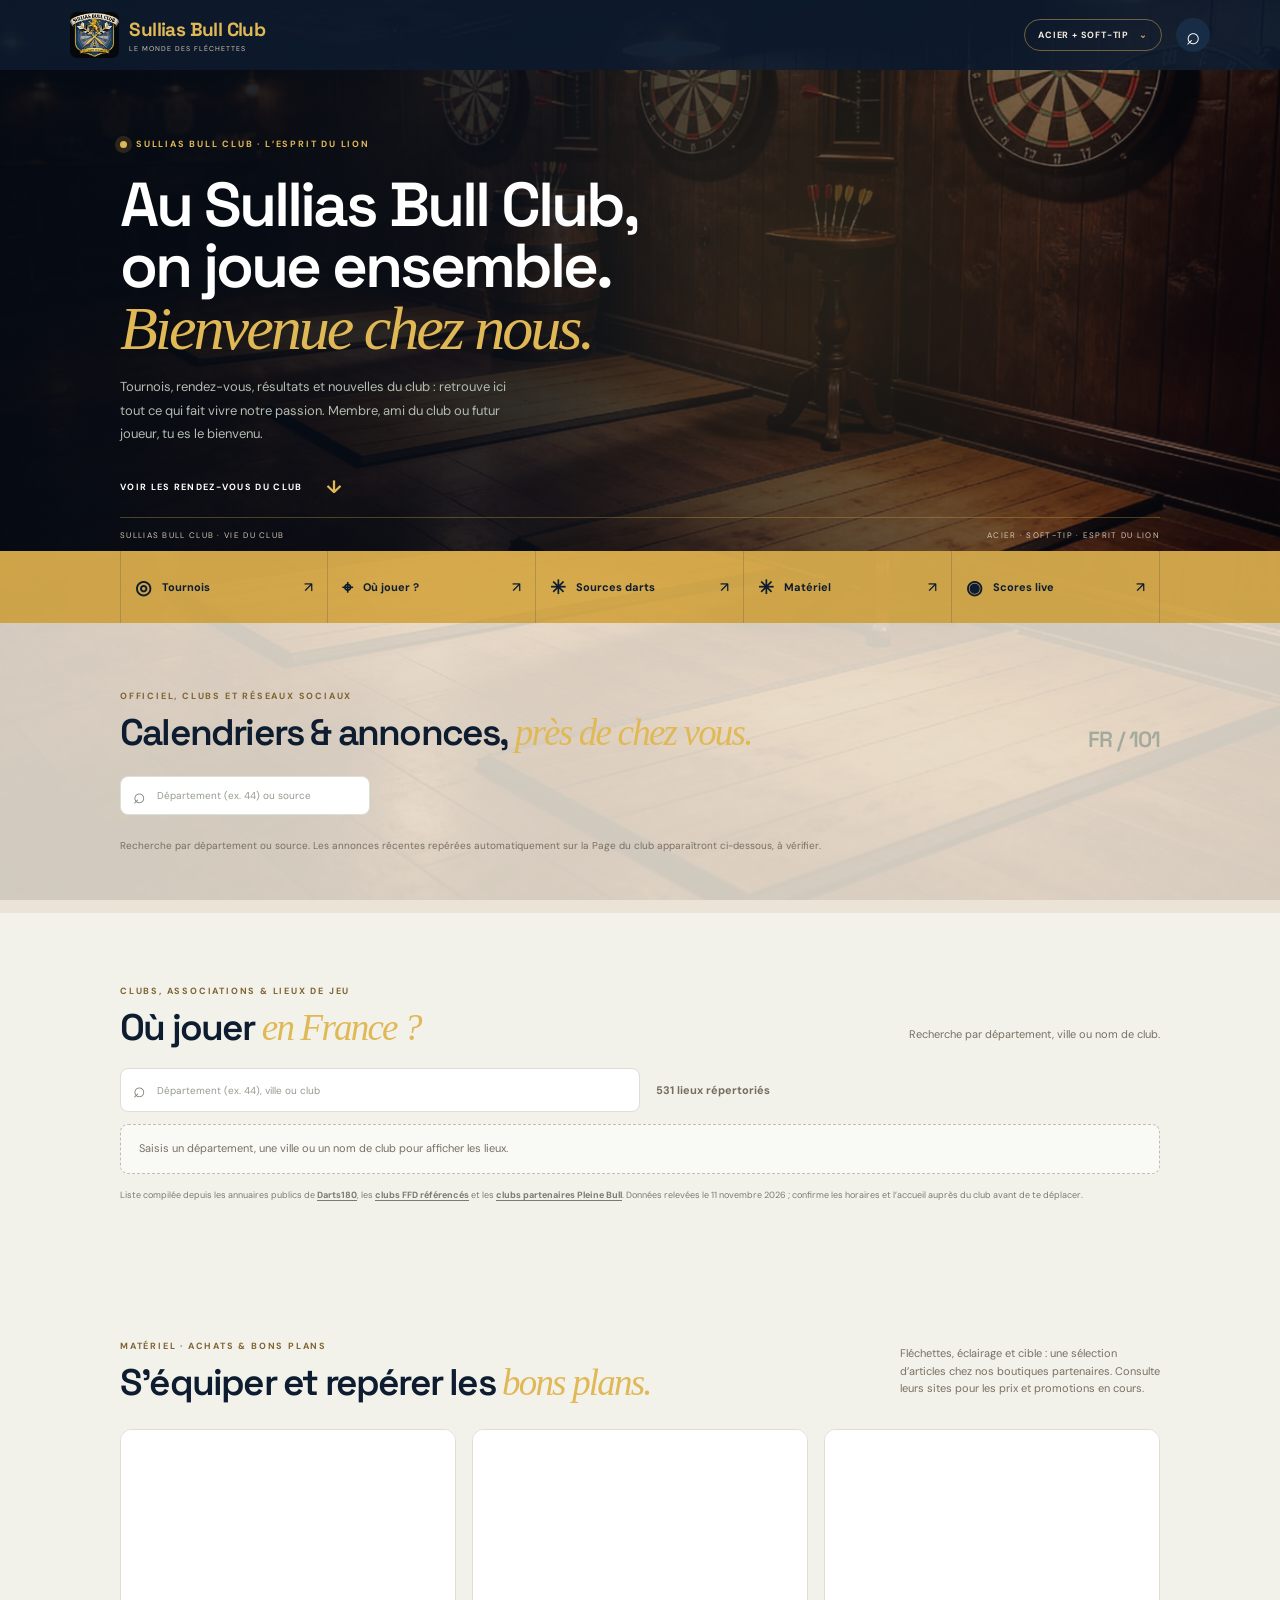
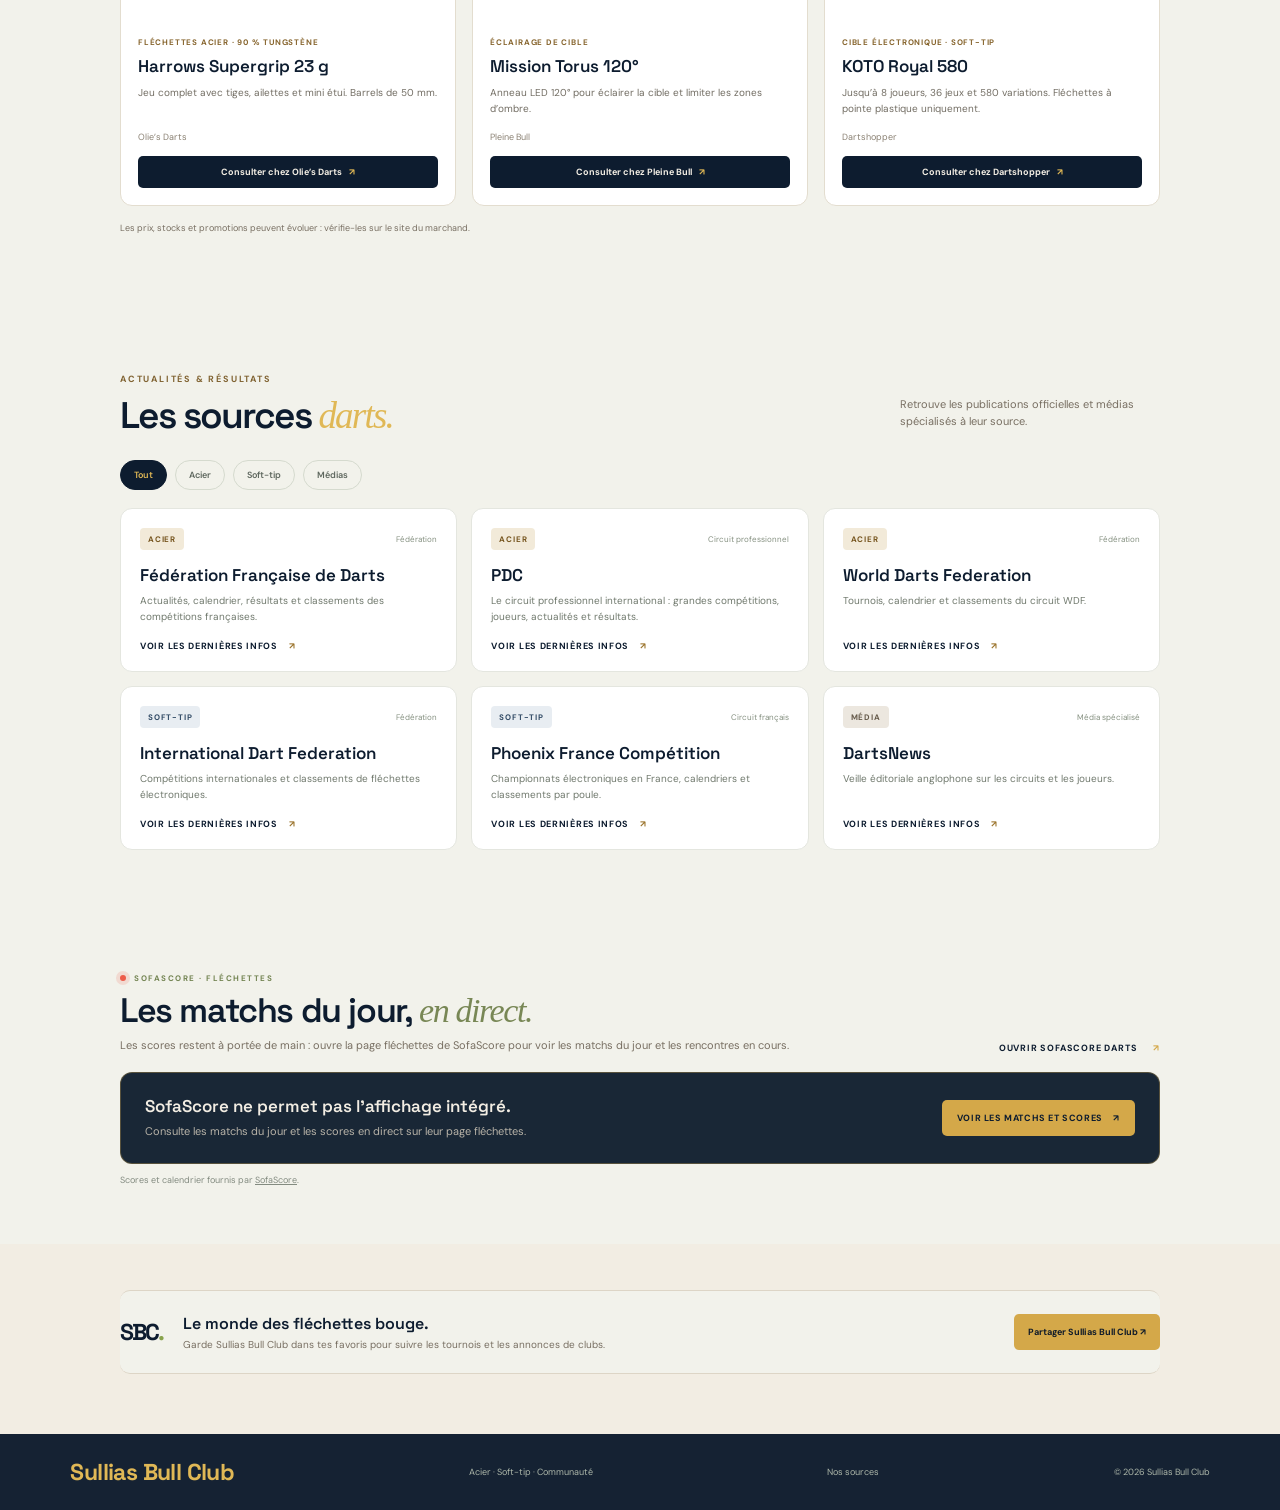
==== site/index.html @ 606e0a0b "Afficher les publications Facebook à vérifier Updated event hints and footnotes for clarity regardin" ====
<!doctype html>
<html lang="fr">
<head>
  <meta charset="utf-8">
  <meta name="viewport" content="width=device-width, initial-scale=1, viewport-fit=cover">
  <meta name="theme-color" content="#0d1c2f">
  <meta name="description" content="Tournois, clubs, lieux de jeu, actualités et matériel de fléchettes acier et soft-tip avec Sullias Bull Club.">
  <link rel="manifest" href="./manifest.webmanifest">
  <link rel="icon" href="./assets/sbc-app-192.png" type="image/png">
  <link rel="apple-touch-icon" href="./assets/sbc-app-192.png">
  <link rel="stylesheet" href="./styles.css">
  <title>Sullias Bull Club — Le monde des fléchettes</title>
</head>
<body>
  <header class="topbar">
    <a class="brand" href="#accueil" aria-label="Sullias Bull Club, accueil"><img class="club-logo" src="./assets/sbc-logo.png" alt=""><span class="brand-copy"><span class="brand-mark">Sullias Bull Club</span><span class="brand-sub">LE MONDE DES FLÉCHETTES</span></span></a>
    <div class="top-right"><button class="mode-chip" id="discipline-toggle" aria-label="Filtrer par discipline">ACIER + SOFT-TIP <span>⌄</span></button><button id="install-button" class="install-button" hidden>Installer Sullias Bull Club</button><button id="search-button" class="search-button" aria-label="Rechercher">⌕</button></div>
  </header>

  <main id="accueil">
    <section class="hero">
      <div class="hero-glow"></div><div class="hero-copy">
        <div class="eyebrow"><span class="pulse"></span> SULLIAS BULL CLUB · L’ESPRIT DU LION</div>
        <h1>Au Sullias Bull Club,<br>on joue ensemble.<br><em>Bienvenue chez nous.</em></h1>
        <p>Tournois, rendez-vous, résultats et nouvelles du club : retrouve ici tout ce qui fait vivre notre passion. Membre, ami du club ou futur joueur, tu es le bienvenu.</p>
        <a class="hero-cta" href="#tournois">Voir les rendez-vous du club <span>↓</span></a>
      </div>
      <div class="hero-foot"><span>SULLIAS BULL CLUB · VIE DU CLUB</span><span>ACIER · SOFT-TIP · ESPRIT DU LION</span></div>
    </section>

    <section class="quick-nav" aria-label="Rubriques SBC">
      <a href="#tournois"><span class="quick-icon">◎</span><span>Tournois</span><b>↗</b></a>
      <a href="#jouer"><span class="quick-icon">⌖</span><span>Où jouer ?</span><b>↗</b></a>
      <a href="#actus"><span class="quick-icon">✳</span><span>Sources darts</span><b>↗</b></a>
      <a href="#materiel"><span class="quick-icon">✳</span><span>Matériel</span><b>↗</b></a>
      <a href="#live"><span class="quick-icon">◉</span><span>Scores live</span><b>↗</b></a>
    </section>

    <section class="event-section" id="tournois">
      <div class="section-top"><div><span class="section-kicker">OFFICIEL, CLUBS ET RÉSEAUX SOCIAUX</span><h2>Calendriers & annonces, <em>près de chez vous.</em></h2></div><span class="big-dept">FR / 101</span></div>
      <div class="event-tools"><label class="search-field"><span>⌕</span><input id="department-search" inputmode="search" placeholder="Département (ex. 44) ou source" aria-label="Filtrer les calendriers et sources de tournois par département"></label><div class="filter-row compact" id="event-filters"><button class="pill active" data-event-filter="Tous">Tous</button><button class="pill" data-event-filter="Fédéral / circuit">Fédéral / circuit</button><button class="pill" data-event-filter="Club / loisir">Club / loisir</button></div></div>
      <p class="event-hint" id="event-hint">Recherche par département ou source. Les annonces récentes repérées automatiquement sur la Page du club apparaîtront ci-dessous, à vérifier.</p><div id="event-grid" class="event-grid" hidden></div><div id="facebook-candidates" class="event-candidate-section" hidden><div class="section-top"><div><span class="section-kicker">VEILLE FACEBOOK · À VÉRIFIER</span><h3>Annonces repérées sur la Page du club</h3></div></div><div id="facebook-post-grid" class="event-grid"></div></div>
      <div class="event-submit"><div><span class="section-kicker">UNE ANNONCE À PARTAGER ?</span><h3>Tu as vu un tournoi sur Facebook ?</h3><p>Envoie le lien public. L’annonce sera vérifiée avant ajout. Le formulaire GitHub demande un compte pour envoyer la proposition.</p></div><a href="https://github.com/Barbutix/SBC/issues/new?template=01-proposer-un-tournoi.yml" target="_blank" rel="noopener">Proposer un tournoi <span>↗</span></a></div>
      <p class="event-footnote"><span>ⓘ</span> Une publication repérée est une piste, pas un tournoi confirmé. Vérifie les détails auprès de l’organisateur.</p>
    </section>

    <section class="section club-section" id="jouer">
      <div class="section-top"><div><span class="section-kicker">CLUBS, ASSOCIATIONS & LIEUX DE JEU</span><h2>Où jouer <em>en France ?</em></h2></div><p class="section-note">Recherche par département, ville ou nom de club.</p></div>
      <div class="club-search-tools"><label class="search-field"><span>⌕</span><input id="club-search" type="search" inputmode="search" placeholder="Département (ex. 44), ville ou club" aria-label="Rechercher un club par département, ville ou nom"></label><span class="club-count" id="club-count" aria-live="polite">Chargement des lieux…</span></div>
      <p class="club-search-hint" id="club-hint">Saisis un département, une ville ou un nom de club pour afficher les lieux.</p>
      <div class="club-list" id="club-list" aria-live="polite" hidden></div>
      <button class="club-more" id="club-more" type="button" hidden>Afficher plus de lieux</button>
      <p class="club-note">Liste compilée depuis les annuaires publics de <a href="https://darts180.fr/pages/trouver-un-club-de-flechettes-en-france" target="_blank" rel="noopener">Darts180</a>, les <a href="https://www.google.com/maps/d/u/0/embed?mid=1Reigr1WjJE1hiUwXoMZQ1BGS9-6HF0Y&amp;ehbc=2E312F&amp;noprof=1&amp;ll=47.20706318987194%2C3.1511541456113346&amp;z=7" target="_blank" rel="noopener">clubs FFD référencés</a> et les <a href="https://pleinebull.fr/pages/clubs-partenaires" target="_blank" rel="noopener">clubs partenaires Pleine Bull</a>. Données relevées le 11 novembre 2026 ; confirme les horaires et l’accueil auprès du club avant de te déplacer.</p>
    </section>

    <section class="section product-section" id="materiel">
      <div class="section-top"><div><span class="section-kicker">MATÉRIEL · ACHATS & BONS PLANS</span><h2>S’équiper et repérer les <em>bons plans.</em></h2></div><p class="section-note">Fléchettes, éclairage et cible : une sélection d’articles chez nos boutiques partenaires. Consulte leurs sites pour les prix et promotions en cours.</p></div>
      <div class="product-grid" id="product-grid"></div>
      <p class="product-note">Les prix, stocks et promotions peuvent évoluer : vérifie-les sur le site du marchand.</p>
    </section>

    <section class="section" id="actus">
      <div class="section-top"><div><span class="section-kicker">ACTUALITÉS & RÉSULTATS</span><h2>Les sources <em>darts.</em></h2></div><p class="section-note">Retrouve les publications officielles et médias spécialisés à leur source.</p></div>
      <div class="filter-row" id="news-filters"><button class="pill active" data-filter="Tout">Tout</button><button class="pill" data-filter="Acier">Acier</button><button class="pill" data-filter="Soft-tip">Soft-tip</button><button class="pill" data-filter="Média">Médias</button></div>
      <div class="cards-grid" id="news-grid"></div>
    </section>

    <section class="section live-section" id="live">
      <div class="live-heading">
        <div>
          <div class="live-signal"><i></i> SOFASCORE · FLÉCHETTES</div>
          <h2>Les matchs du jour, <em>en direct.</em></h2>
          <p>Les scores restent à portée de main : ouvre la page fléchettes de SofaScore pour voir les matchs du jour et les rencontres en cours.</p>
        </div>
        <a class="light-link" href="https://www.sofascore.com/darts" target="_blank" rel="noopener noreferrer">Ouvrir SofaScore Darts <span>↗</span></a>
      </div>
      <div class="sofascore-unavailable">
        <div><strong>SofaScore ne permet pas l’affichage intégré.</strong><p>Consulte les matchs du jour et les scores en direct sur leur page fléchettes.</p></div>
        <a href="https://www.sofascore.com/darts" target="_blank" rel="noopener noreferrer">Voir les matchs et scores <span>↗</span></a>
      </div>
      <p class="sofascore-note">Scores et calendrier fournis par <a href="https://www.sofascore.com/darts" target="_blank" rel="noopener noreferrer">SofaScore</a>.</p>
    </section>

    <section class="subscribe-strip"><span class="subscribe-mark">SBC<span>.</span></span><div><h2>Le monde des fléchettes bouge.</h2><p>Garde Sullias Bull Club dans tes favoris pour suivre les tournois et les annonces de clubs.</p></div><button id="share-button">Partager Sullias Bull Club ↗</button></section>
  </main>

  <nav class="bottom-nav" aria-label="Navigation mobile"><a class="selected" href="#tournois"><span>◎</span>Tournois</a><a href="#jouer"><span>⌖</span>Où jouer</a><a href="#materiel"><span>✳</span>Matériel</a><a href="#actus"><span>✳</span>Sources</a><a href="#live"><span>◉</span>Live</a></nav>
  <footer><a class="brand" href="#accueil"><span class="brand-mark">Sullias Bull Club</span></a><span>Acier · Soft-tip · Communauté</span><a href="./sources.html">Nos sources</a><span>© 2026 Sullias Bull Club</span></footer>
  <dialog id="discipline-dialog"><form method="dialog"><button class="close-dialog" aria-label="Fermer">×</button><span class="section-kicker">CHOISIR LES DISCIPLINES</span><h2>Tout le darts,<br><em>à ta façon.</em></h2><div class="discipline-options"><label><input type="checkbox" checked value="Acier"> Acier <small>Pointe acier · sisal</small></label><label><input type="checkbox" checked value="Soft-tip"> Soft-tip <small>Pointe plastique · cible électronique</small></label></div><button class="primary-button" id="save-disciplines">Voir ma sélection</button></form></dialog>
  <dialog id="search-dialog"><form method="dialog"><button class="close-dialog" aria-label="Fermer">×</button><span class="section-kicker">RECHERCHER DANS SBC</span><input id="global-search" class="dialog-search" placeholder="Tournoi, club, département…"><button class="primary-button" id="run-search">Rechercher</button></form></dialog>
  <div id="toast" role="status" aria-live="polite"></div>
  <script src="./app.js"></script>
</body>
</html>
---- site/styles.css ----
@import url('https://fonts.googleapis.com/css2?family=DM+Sans:wght@400;500;600;700&family=Space+Grotesk:wght@500;600;700&display=swap');
:root{--ink:#18221c;--paper:#f3f3ed;--lime:#c5f35b;--muted:#778075;--line:#dfe2d8;--white:#fff;--display:'Space Grotesk',sans-serif;--body:'DM Sans',sans-serif}*{box-sizing:border-box}html{scroll-behavior:smooth;scroll-padding-top:86px}body{margin:0;background:var(--paper);color:var(--ink);font-family:var(--body);padding-bottom:0}a{color:inherit;text-decoration:none}button,input{font:inherit}.topbar{height:70px;background:var(--ink);color:white;display:flex;align-items:center;justify-content:space-between;padding:0 max(5.5%,calc((100% - 1180px)/2));position:sticky;top:0;z-index:10}.brand{display:flex;align-items:center;gap:12px}.brand-mark{font:700 28px var(--display);letter-spacing:-2px;color:var(--lime)}.brand-dot{color:#fff}.brand-sub{font-size:8px;letter-spacing:1.2px;color:#aeb8aa}.top-right{display:flex;align-items:center;gap:14px}.mode-chip{border:1px solid #586454;border-radius:30px;padding:9px 13px;background:transparent;color:#e8ede3;font-size:9px;letter-spacing:.8px;font-weight:700;cursor:pointer}.mode-chip span{margin-left:7px;color:var(--lime)}.search-button{width:34px;height:34px;border:0;border-radius:50%;background:#29362b;color:white;font-size:24px;cursor:pointer}.install-button{border:0;background:var(--lime);color:var(--ink);border-radius:20px;padding:10px 14px;font-size:10px;font-weight:700;cursor:pointer}.hero{min-height:435px;background:var(--ink);color:white;position:relative;overflow:hidden;padding:68px max(9%,calc((100% - 1040px)/2)) 52px}.hero-copy{position:relative;z-index:2;max-width:560px}.eyebrow,.section-kicker{font-size:9px;letter-spacing:1.8px;font-weight:700;color:#718267}.eyebrow{display:flex;align-items:center;gap:9px;color:var(--lime)}.pulse{width:7px;height:7px;background:var(--lime);border-radius:50%;box-shadow:0 0 0 5px #c5f35b1d}.hero h1{font:600 clamp(43px,6vw,69px)/.99 var(--display);letter-spacing:-3.8px;margin:24px 0 16px}.hero h1 em,.section-top h2 em,.live-copy h2 em,.guide-band h2 em{font-family:Georgia,serif;font-weight:400;color:var(--lime)}.hero p{font-size:13px;line-height:1.8;max-width:390px;color:#b3bcb1}.hero-cta{display:inline-flex;align-items:center;gap:24px;margin-top:17px;font-size:9px;font-weight:700;letter-spacing:1.3px;text-transform:uppercase}.hero-cta span{font-size:18px;color:var(--lime)}.hero-glow{position:absolute;right:5%;top:-40%;width:60%;height:160%;background:radial-gradient(ellipse,#71874428 0%,transparent 66%)}.hero-board{position:absolute;right:max(9%,calc((100% - 1060px)/2));top:27px;width:355px;height:355px;border:2px solid #d4ddce88;border-radius:50%;background:repeating-conic-gradient(from -9deg,#dfe6d9 0deg 1deg,transparent 1deg 18deg),radial-gradient(circle,transparent 0 8%,#dfe6d9 8.5% 9%,transparent 9.5% 31%,#dfe6d9 31.5% 32%,transparent 32.5% 58%,#dfe6d9 58.5% 59%,transparent 59.5% 79%,#dfe6d9 79.5% 80%,transparent 80.5%),repeating-conic-gradient(#26362b 0 18deg,#18221c 18deg 36deg);box-shadow:0 0 0 7px #9e4538,0 0 0 9px #e6e5d8,0 0 70px #d4e56c18}.board-lines{position:absolute;left:50%;top:0;bottom:0;width:2px;background:#e2e5da}.board-lines:after{content:'';position:absolute;left:-176px;top:50%;height:2px;width:352px;background:#e2e5da}.board-ring{position:absolute;inset:10%;border-radius:50%;border:7px solid #a24336}.ring-inner{inset:33%;border-width:5px;border-color:#bf4636}.board-bull{position:absolute;left:calc(50% - 16px);top:calc(50% - 16px);width:32px;height:32px;border-radius:50%;border:7px solid #d7ef60;background:#bb4738}.dart{position:absolute;z-index:2;left:32%;top:35%;width:158px;height:3px;background:linear-gradient(90deg,#e8ece2,#c5f35b);transform:rotate(-36deg);box-shadow:0 0 12px #c5f35b77}.dart:before{content:'';position:absolute;left:-10px;top:-5px;border-left:11px solid var(--lime);border-top:6px solid transparent;border-bottom:6px solid transparent}.dart:after{content:'';position:absolute;right:0;top:-5px;width:20px;height:12px;background:var(--lime);clip-path:polygon(0 50%,100% 0,70% 50%,100% 100%)}.hero-orbit{position:absolute;inset:-26px;border:1px solid #c5f35b2b;border-radius:50%}.hero-stamp{position:absolute;right:-32px;bottom:24px;font:700 14px/1.2 var(--display);letter-spacing:2px;text-align:center;color:#d1d9c8}.hero-stamp i{font-style:normal;color:var(--lime)}.hero-foot{position:absolute;left:max(9%,calc((100% - 1040px)/2));right:max(9%,calc((100% - 1040px)/2));bottom:0;height:34px;border-top:1px solid #415043;display:flex;justify-content:space-between;align-items:center;color:#8f9b8d;font-size:8px;letter-spacing:1.3px}.quick-nav{display:grid;grid-template-columns:repeat(3,1fr);padding:0 max(9%,calc((100% - 1040px)/2));background:var(--lime)}.quick-nav a{height:72px;border-right:1px solid #18221c20;display:flex;align-items:center;gap:10px;padding:0 14px;font-size:11px;font-weight:700}.quick-nav a:first-child{border-left:1px solid #18221c20}.quick-nav a b{margin-left:auto;font-size:14px;font-weight:500}.quick-icon{font-size:19px}.section{padding:65px max(9%,calc((100% - 1040px)/2))}.section-top{display:flex;align-items:end;justify-content:space-between;gap:22px}.section-top h2{font:600 37px/1.08 var(--display);letter-spacing:-1.8px;margin:9px 0 0}.section-top h2 em{color:#788755}.section-note{max-width:260px;margin:0 0 5px;color:var(--muted);font-size:11px;line-height:1.6}.filter-row{display:flex;gap:8px;margin:24px 0 18px;flex-wrap:wrap}.pill{border:1px solid #d5dace;color:#5e675e;border-radius:22px;padding:8px 13px;background:transparent;font-size:9px;font-weight:600;cursor:pointer}.pill.active{background:var(--ink);color:var(--lime);border-color:var(--ink)}.cards-grid{display:grid;grid-template-columns:repeat(3,1fr);gap:14px}.source-card{background:white;border:1px solid #e4e6df;border-radius:12px;padding:19px;min-height:164px;display:flex;flex-direction:column;transition:transform .18s,box-shadow .18s}.source-card:hover,.deal-card:hover,.event-card:hover{transform:translateY(-3px);box-shadow:0 11px 26px #1721170e}.source-top{display:flex;align-items:center;justify-content:space-between}.source-badge{font-size:8px;letter-spacing:.8px;font-weight:700;color:#58634e;background:#eaf0dc;border-radius:4px;padding:6px 8px}.source-badge.soft{color:#795f47;background:#f2e8dc}.source-badge.media{color:#536c70;background:#e3eeee}.source-card h3{font:600 17px var(--display);margin:14px 0 7px}.source-card p{font-size:10px;line-height:1.6;color:#70796d;margin:0 0 14px}.source-link{margin-top:auto;font-size:9px;font-weight:700;letter-spacing:.7px;text-transform:uppercase}.source-link span{color:#77944e;margin-left:8px}.event-section{background:#e9ebe3;padding:60px max(9%,calc((100% - 1040px)/2))}.big-dept{font:600 22px var(--display);color:#a1aa9c;letter-spacing:-1px}.event-tools{display:flex;justify-content:space-between;align-items:center;gap:15px;margin:23px 0}.search-field{min-width:250px;display:flex;align-items:center;gap:9px;background:white;border:1px solid #dce0d4;border-radius:8px;padding:0 12px;height:39px;color:#778075}.search-field span{font-size:21px}.search-field input{width:100%;border:0;outline:none;background:transparent;font-size:10px;color:var(--ink)}.search-field input::placeholder{color:#939b90}.compact{margin:0}.compact .pill{padding:8px 11px}.event-grid{display:grid;grid-template-columns:repeat(3,1fr);gap:13px}.event-card{background:white;border-radius:11px;border:1px solid #e1e5dc;padding:17px;transition:.18s}.event-card-head{display:flex;justify-content:space-between;align-items:flex-start;gap:10px}.event-type{font-size:8px;font-weight:700;letter-spacing:.6px;text-transform:uppercase;padding:6px 8px;border-radius:4px;background:#e9efd9;color:#5e7140}.event-type.community{background:#efe7dd;color:#80654d}.verify-state{font-size:8px;color:#859080}.event-date{font:600 11px var(--display);color:#70834f}.event-card h3{font:600 15px/1.3 var(--display);margin:10px 0 5px}.event-place{font-size:10px;color:#667065}.event-extra{display:flex;justify-content:space-between;border-top:1px solid #e7e9e2;margin-top:13px;padding-top:11px;color:#8a9287;font-size:9px}.event-card a{font-weight:700;color:#50653a}.event-footnote{margin:18px 0 0;color:#727b70;font-size:9px;line-height:1.55}.event-footnote span{color:#768951}.no-results{grid-column:1/-1;padding:28px;background:#f6f7f3;border-radius:10px;color:#757d72;font-size:12px}.live-section{padding-top:58px;padding-bottom:58px}.live-card{position:relative;overflow:hidden;min-height:300px;border-radius:17px;background:var(--ink);color:white;padding:25px 34px}.live-signal{display:flex;align-items:center;gap:8px;position:relative;z-index:2;color:var(--lime);font-size:8px;letter-spacing:1.5px;font-weight:700}.live-signal i{width:6px;height:6px;background:#ed5c49;border-radius:50%;box-shadow:0 0 0 4px #ed5c4928}.live-copy{position:relative;z-index:2;max-width:380px}.live-copy h2{font:600 38px/1.04 var(--display);letter-spacing:-1.7px;margin:26px 0 12px}.live-copy p{font-size:11px;line-height:1.65;color:#b1bbb0;max-width:320px}.light-link{display:inline-block;margin-top:9px;font-size:9px;font-weight:700;letter-spacing:.8px;text-transform:uppercase}.light-link span{color:var(--lime);margin-left:13px}.score-art{position:absolute;right:8%;top:20px;width:320px;height:250px;display:grid;place-items:center}.score-ring{position:absolute;inset:7px;border:1px solid #c5f35b35;border-radius:50%;box-shadow:inset 0 0 60px #c5f35b09}.score-frame{width:185px;height:185px;border:7px solid #a8493a;outline:3px solid #e1e1d5;border-radius:50%;background:repeating-conic-gradient(#e2e4d9 0deg 2deg,transparent 2deg 18deg),repeating-conic-gradient(#26352b 0 18deg,#162019 18deg 36deg);position:relative;display:flex;align-items:center;justify-content:center;flex-direction:column;box-shadow:0 0 0 13px #1b281d}.score-frame:after{content:'';position:absolute;width:27px;height:27px;border-radius:50%;background:#c5f35b;border:7px solid #b34336}.score-frame span,.score-frame b,.score-frame i,.score-frame small{z-index:1}.score-frame span{position:absolute;top:15px;right:11px;background:#ed5946;border-radius:10px;padding:4px 6px;font-size:7px;font-weight:700}.score-frame b{font:700 35px var(--display);color:#fff;text-shadow:0 2px 5px #111}.score-frame i{font:700 19px var(--display);color:var(--lime);font-style:normal;margin-top:-4px}.score-frame small{position:absolute;bottom:17px;color:#dae3d3;font-size:6px;letter-spacing:1px}.deal-grid{display:grid;grid-template-columns:repeat(3,1fr);gap:14px;margin-top:24px}.deal-card{display:flex;flex-direction:column;min-height:185px;padding:19px;background:white;border:1px solid #e2e5dc;border-radius:12px;transition:.18s}.deal-name{font:600 18px var(--display);margin-top:20px}.deal-description{font-size:10px;color:#748071;line-height:1.6;margin:8px 0 15px}.deal-card a{margin-top:auto;font-size:9px;font-weight:700;text-transform:uppercase;letter-spacing:.8px}.deal-card a span{color:#769244;margin-left:8px}.disclaimer{font-size:9px;color:#838b80;margin-top:15px}.guide-band{background:#263329;color:#fff;padding:32px max(9%,calc((100% - 1040px)/2));display:flex;align-items:center;gap:22px}.guide-symbol{color:var(--lime);font-size:35px}.guide-band h2{font:600 22px var(--display);margin:7px 0}.guide-band h2 em{color:var(--lime)}.guide-band p{font-size:10px;color:#b0b9ae;margin:0}.guide-band>a{margin-left:auto;white-space:nowrap;color:white;font-size:9px;text-transform:uppercase;letter-spacing:.7px;font-weight:700}.guide-band>a span{color:var(--lime);margin-left:10px}.subscribe-strip{margin:46px auto 60px;max-width:1040px;border-top:1px solid var(--line);border-bottom:1px solid var(--line);padding:22px 0;display:flex;align-items:center;gap:20px}.subscribe-mark{font:700 23px var(--display);letter-spacing:-2px;color:var(--ink)}.subscribe-mark span{color:#88a34c}.subscribe-strip h2{font:600 16px var(--display);margin:0 0 4px}.subscribe-strip p{color:var(--muted);font-size:10px;margin:0}.subscribe-strip button{margin-left:auto;background:var(--lime);border:0;border-radius:5px;padding:12px 14px;font-size:9px;font-weight:700;cursor:pointer}footer{background:var(--ink);color:#aeb8aa;padding:23px max(5.5%,calc((100% - 1180px)/2));display:flex;align-items:center;justify-content:space-between;font-size:9px}footer .brand-mark{font-size:23px}.bottom-nav{display:none}dialog{border:0;border-radius:16px;padding:28px;background:var(--paper);color:var(--ink);width:min(440px,calc(100% - 28px));box-shadow:0 25px 80px #0005}dialog::backdrop{background:#101811b5;backdrop-filter:blur(4px)}dialog form{position:relative}.close-dialog{position:absolute;right:0;top:-5px;border:0;background:none;font-size:25px;color:#61705e;cursor:pointer}dialog h2{font:600 30px/1.1 var(--display);margin:13px 0 20px;letter-spacing:-1px}dialog h2 em{font-family:Georgia,serif;color:#71804f;font-weight:400}.discipline-options{display:grid;gap:8px}.discipline-options label{display:grid;grid-template-columns:18px 1fr;gap:5px 8px;background:white;padding:13px;border:1px solid var(--line);border-radius:8px;font-size:12px;font-weight:700}.discipline-options input{grid-row:span 2;accent-color:#759446}.discipline-options small{font-size:9px;color:var(--muted);font-weight:400}.primary-button{width:100%;margin-top:17px;padding:12px;border:0;border-radius:6px;background:var(--ink);color:var(--lime);font-size:10px;font-weight:700;cursor:pointer}.dialog-search{width:100%;margin-top:18px;padding:12px;border:1px solid var(--line);border-radius:7px;background:#fff;font-size:12px}#toast{position:fixed;left:50%;bottom:24px;transform:translate(-50%,20px);opacity:0;pointer-events:none;background:var(--ink);color:white;padding:11px 16px;border-radius:20px;font-size:10px;z-index:30;transition:.2s}#toast.show{opacity:1;transform:translate(-50%,0)}
@media(max-width:850px){.hero{padding-left:7%;padding-right:7%}.hero-board{right:4%;width:300px;height:300px;top:45px;opacity:.68}.board-lines:after{left:-149px;width:300px}.hero-copy{max-width:470px}.quick-nav{padding:0 5%}.quick-nav a{padding:0 8px;gap:7px;font-size:10px}.section,.event-section{padding-left:7%;padding-right:7%}.cards-grid,.event-grid,.deal-grid{grid-template-columns:repeat(2,1fr)}.score-art{right:2%;opacity:.8}.subscribe-strip{margin-left:7%;margin-right:7%}.guide-band{padding-left:7%;padding-right:7%}}
@media(max-width:600px){body{padding-bottom:66px}.topbar{height:61px;padding:0 5%}.brand{gap:8px}.brand-mark{font-size:26px}.brand-sub{font-size:7px;letter-spacing:.7px}.top-right{gap:7px}.mode-chip{padding:8px 9px;font-size:8px}.install-button{padding:9px 10px;font-size:8px}.search-button{width:30px;height:30px;font-size:20px}.hero{min-height:575px;padding:51px 6% 55px}.hero-copy{max-width:100%}.hero h1{font-size:52px;letter-spacing:-3px;margin:18px 0 12px}.hero p{font-size:12px;line-height:1.65;max-width:300px}.hero-board{width:240px;height:240px;top:auto;right:3%;bottom:45px;opacity:.56}.board-lines:after{left:-119px;width:240px}.board-ring{border-width:5px}.ring-inner{border-width:4px}.board-bull{width:24px;height:24px;left:calc(50% - 12px);top:calc(50% - 12px);border-width:5px}.dart{width:113px}.hero-stamp{right:-23px;bottom:8px;font-size:11px}.hero-foot{left:6%;right:6%;height:31px;font-size:6px;letter-spacing:.7px}.quick-nav{display:none}.section{padding:45px 5%}.section-top{align-items:flex-start}.section-top h2{font-size:30px;letter-spacing:-1.3px}.section-note{font-size:9px;max-width:135px;margin-top:21px}.section-kicker{font-size:8px;letter-spacing:1.2px}.filter-row{gap:6px;margin:19px 0 14px}.pill{font-size:8px;padding:8px 10px}.cards-grid{grid-template-columns:1fr;gap:9px}.source-card{min-height:135px;padding:15px}.source-card h3{font-size:16px;margin:11px 0 5px}.source-card p{font-size:10px;margin-bottom:10px}.event-section{padding:43px 5%}.big-dept{font-size:15px;margin-top:17px}.event-tools{align-items:stretch;flex-direction:column;gap:10px;margin:18px 0}.search-field{min-width:0;width:100%;height:38px}.search-field input{font-size:9px}.compact{flex-wrap:nowrap;overflow:auto;padding-bottom:2px}.compact .pill{white-space:nowrap}.event-grid{grid-template-columns:1fr;gap:8px}.event-card{padding:14px}.event-card h3{font-size:14px}.event-footnote{font-size:8px}.live-section{padding:42px 5%}.live-card{min-height:440px;padding:21px}.live-copy h2{font-size:34px;margin-top:20px}.live-copy p{font-size:10px;max-width:270px}.score-art{top:auto;bottom:5px;right:calc(50% - 140px);width:280px;height:220px;opacity:.75}.score-frame{width:155px;height:155px}.score-ring{inset:12px}.deal-grid{grid-template-columns:1fr;gap:9px;margin-top:19px}.deal-card{min-height:154px;padding:15px}.deal-name{margin-top:13px;font-size:17px}.deal-description{font-size:10px}.guide-band{padding:23px 5%;gap:13px;align-items:flex-start}.guide-symbol{font-size:27px}.guide-band h2{font-size:17px}.guide-band p{max-width:220px;font-size:9px}.guide-band>a{margin-left:0;align-self:center;font-size:0}.guide-band>a span{font-size:17px;margin:0}.subscribe-strip{margin:28px 5% 35px;padding:17px 0;gap:10px;align-items:flex-start}.subscribe-mark{font-size:19px}.subscribe-strip h2{font-size:12px}.subscribe-strip p{font-size:8px;line-height:1.5;max-width:180px}.subscribe-strip button{font-size:0;padding:10px;margin-top:0}.subscribe-strip button:after{content:'Partager ↗';font-size:8px}footer{padding:16px 5%;font-size:8px;gap:10px;flex-wrap:wrap}footer>span:first-of-type{display:none}.bottom-nav{display:flex;position:fixed;z-index:20;bottom:0;left:0;right:0;height:64px;padding-bottom:env(safe-area-inset-bottom);background:#fff;border-top:1px solid var(--line);justify-content:space-around;align-items:center;box-shadow:0 -4px 20px #1018110a}.bottom-nav a{color:#7d867b;font-size:8px;display:flex;flex-direction:column;gap:3px;align-items:center;min-width:52px}.bottom-nav a span{font-size:17px;line-height:1}.bottom-nav a.selected{color:var(--ink);font-weight:700}.bottom-nav a.selected span{color:#779648}#toast{bottom:75px}}

/* Sullias Bull Club identity */
:root{--ink:#0d1c2f;--paper:#f2ede3;--lime:#d4a849;--muted:#786f62;--line:#ddd5c6}
.topbar{background:#081629}
.brand{gap:10px}
.brand-copy{display:flex;flex-direction:column;gap:2px}
.club-logo{display:block;width:49px;height:46px;object-fit:contain;object-position:center;border-radius:7px;background:#05080d}
.brand-mark{color:#e0b856}
.brand-sub{color:#d0c7b5}
.mode-chip{border-color:#73613d;color:#f4eee0}
.search-button{background:#182c45}
.hero{background-image:linear-gradient(90deg,rgba(5,11,20,.96) 0%,rgba(7,15,25,.86) 43%,rgba(7,15,25,.45) 100%),url('./assets/sbc-background.jpg');background-size:cover;background-position:center 57%}
.hero-glow{background:radial-gradient(ellipse,#d4a84925 0%,transparent 68%)}
.hero-foot{border-color:#d4a84955;color:#d0c6b3}
.eyebrow,.section-kicker{color:#806332}
.eyebrow{color:#e0b856}
.hero h1 em,.section-top h2 em,.live-copy h2 em,.guide-band h2 em{color:#e0b856}
.hero-cta span,.hero-cta:hover{color:#e0b856}
.pulse{background:#e0b856;box-shadow:0 0 0 5px #d4a8492c}
.quick-nav{background:#d4a849}
.quick-nav a{border-color:#1620332b}
.quick-nav a:first-child{border-left-color:#1620332b}
.source-badge{background:#f2ead9;color:#76551e}
.source-badge.soft{background:#e8edf2;color:#314a65}
.source-badge.media{background:#ece7df;color:#655a4a}
.pill.active{background:#0d1c2f;color:#e0b856;border-color:#0d1c2f}
.event-section{background:#e9e2d5}
.event-type{background:#f2e6c8;color:#72551e}
.event-type.community{background:#eee4d8;color:#725b43}
.event-date{color:#896b2e}
.event-footnote span,.source-link span,.deal-card a span{color:#9b742c}
.live-card{background:#0b1a2b}
.live-signal{color:#e0b856}
.score-ring{border-color:#d4a84942;box-shadow:inset 0 0 60px #d4a8490a}
.score-frame i{color:#f1ca6d}
.guide-band{background:#14253a}
.guide-symbol,.guide-band>a span{color:#e0b856}
.subscribe-strip button,.install-button{background:#d4a849;color:#101b29}
.bottom-nav a.selected span{color:#9b742c}
footer{background:#081629}
footer .club-logo{width:38px;height:36px}
.brand-mark{font-size:clamp(14px,1.55vw,19px);letter-spacing:-.6px;white-space:nowrap}
.brand-sub{font-size:7px;letter-spacing:1px}
.event-description{font-size:10px;line-height:1.55;color:#6f6a60;margin:8px 0 0}
.social-links{display:flex;flex-wrap:wrap;gap:8px;margin-top:10px}
.social-links a{font-size:8px;font-weight:700;color:#806328}
@media(max-width:600px){.topbar{padding:0 4%}.brand{gap:6px}.club-logo{width:36px;height:36px}.brand-mark{font-size:13px;letter-spacing:-.45px}.brand-sub{font-size:5px;letter-spacing:.55px}.hero{background-position:61% center;min-height:575px}.hero-copy{max-width:90%}.hero-foot{left:6%;right:6%;z-index:2}.hero h1 em{color:#f1ca6d}footer .club-logo{width:33px;height:31px}.event-description{font-size:9px}.social-links a{font-size:8px}}

.quick-nav{grid-template-columns:repeat(4,1fr)}
.product-grid{display:grid;grid-template-columns:repeat(3,minmax(0,1fr));gap:16px;margin-top:26px}
.product-card{overflow:hidden;background:#fff;border:1px solid #e3ddcf;border-radius:12px;display:flex;flex-direction:column;transition:transform .18s,box-shadow .18s}
.product-card:hover{transform:translateY(-3px);box-shadow:0 11px 26px #17211712}
.product-visual{height:190px;padding:15px;background:#fff;display:grid;place-items:center}
.product-visual img{width:100%;height:100%;object-fit:contain}
.product-content{padding:17px;display:flex;flex:1;flex-direction:column}
.product-kind{color:#87652e;font-size:8px;font-weight:700;letter-spacing:.8px;text-transform:uppercase}
.product-content h3{font:600 17px/1.2 var(--display);margin:9px 0}
.product-content p{color:#726d63;font-size:10px;line-height:1.6;margin:0 0 14px}
.product-shop{font-size:9px;color:#8a8173;margin-top:auto}
.product-link{display:block;margin-top:13px;padding:10px 12px;background:#0d1c2f;color:#f2ede3;border-radius:5px;font-size:9px;font-weight:700;text-align:center}
.product-link span{color:#e0b856;margin-left:5px}
.product-note{margin:16px 0 0;color:#786f62;font-size:9px;line-height:1.5}
@media(max-width:850px){.product-grid{grid-template-columns:repeat(2,minmax(0,1fr))}}
@media(max-width:600px){.product-grid{grid-template-columns:1fr;gap:10px}.product-visual{height:170px}.product-content{padding:15px}}

.quick-nav{grid-template-columns:repeat(5,minmax(0,1fr))}
.club-search-tools{display:flex;align-items:center;gap:16px;margin:20px 0 10px}
.club-search-tools .search-field{width:min(100%,520px);height:44px}
.club-count{font-size:11px;font-weight:700;color:#756d5e;white-space:nowrap}
.club-list{display:flex;flex-direction:column;background:#fff;border:1px solid #e3ddcf;border-radius:12px;overflow:hidden}
.club-entry{display:flex;justify-content:space-between;align-items:center;gap:18px;padding:16px 19px;border-bottom:1px solid #eeeae1}
.club-entry:last-child{border-bottom:0}
.club-entry-main{min-width:0}
.club-department{display:inline-block;color:#806328;font-size:9px;font-weight:800;letter-spacing:.7px;text-transform:uppercase}
.club-entry h3{font:600 16px/1.25 var(--display);margin:5px 0}
.club-location{font-size:11px;color:#6f766b;margin:0;line-height:1.5}
.club-detail{display:block;margin-top:5px;font-size:9px;color:#8a887e}
.club-entry-aside{display:flex;flex-direction:column;align-items:flex-end;gap:9px;flex-shrink:0}
.club-source-tags{display:flex;flex-wrap:wrap;justify-content:flex-end;gap:5px}
.club-source-tag{font-size:8px;color:#687363;background:#f2f3ec;border-radius:20px;padding:5px 8px;white-space:nowrap}
.club-entry-link{font-size:9px;font-weight:700;color:#87652e;white-space:nowrap}
.club-more{display:block;margin:16px auto 0;padding:11px 18px;border:1px solid #bcb6a8;border-radius:24px;background:transparent;color:#18221c;font-size:10px;font-weight:700;cursor:pointer}
.club-more[hidden]{display:none}
.club-note{margin:14px 0 0;color:#7a7a70;font-size:9px;line-height:1.7}
.club-note a{font-weight:700;text-decoration:underline;text-underline-offset:2px}
@media(max-width:600px){.club-search-tools{align-items:stretch;flex-direction:column;gap:8px}.club-search-tools .search-field{width:100%;height:40px}.club-entry{align-items:flex-start;padding:13px 14px;gap:8px;flex-direction:column}.club-entry h3{font-size:14px}.club-entry-aside{width:100%;align-items:flex-start;flex-direction:row;justify-content:space-between}.club-source-tags{justify-content:flex-start}.club-entry-link{align-self:center}.club-count{font-size:9px}.club-note{font-size:8px}.bottom-nav a{flex:1;min-width:0}}

body{background-color:var(--paper);background-image:linear-gradient(rgba(243,243,237,.32),rgba(243,243,237,.32)),url('./assets/sbc-background.jpg');background-size:cover;background-position:center;background-attachment:fixed;background-repeat:no-repeat}
.topbar{background:rgba(8,22,41,.94)}
.hero{background-image:linear-gradient(90deg,rgba(5,11,20,.93) 0%,rgba(7,15,25,.82) 43%,rgba(7,15,25,.38) 100%),url('./assets/sbc-background.jpg');background-size:cover;background-position:center 57%}
.hero-copy{max-width:680px}
.hero h1{font-size:clamp(40px,5.3vw,62px);letter-spacing:-3px}
.quick-nav{background:rgba(212,168,73,.94)}
.section{background-color:rgba(243,243,237,.82)}
.event-section{background:rgba(233,226,213,.84)}
.live-card{background:rgba(11,26,43,.94)}
.guide-band{background:rgba(20,37,58,.94)}
.subscribe-strip{background:rgba(243,243,237,.88);border-radius:10px}
footer{background:rgba(8,22,41,.94)}
.bottom-nav{background:rgba(255,255,255,.95)}
@media(max-width:600px){.hero h1{font-size:clamp(34px,9vw,42px);letter-spacing:-2px}.hero-copy{max-width:100%}}

.event-submit{display:flex;align-items:center;justify-content:space-between;gap:18px;margin-top:20px;padding:18px 20px;background:#f7f3e9;border:1px solid #ddd5c6;border-radius:10px}.event-submit h3{font:600 16px var(--display);margin:6px 0}.event-submit p{font-size:10px;line-height:1.5;color:#786f62;margin:0}.event-submit>a{white-space:nowrap;background:#0d1c2f;color:#f2ede3;padding:11px 14px;border-radius:5px;font-size:9px;font-weight:700}.event-submit>a span{color:#e0b856;margin-left:8px}@media(max-width:600px){.event-submit{align-items:flex-start;flex-direction:column;padding:15px}.event-submit>a{align-self:stretch;text-align:center}}

.live-heading{display:flex;align-items:end;justify-content:space-between;gap:20px;margin-bottom:18px}.live-heading h2{font:600 34px/1.08 var(--display);letter-spacing:-1.4px;margin:10px 0 7px}.live-heading h2 em{font-family:Georgia,serif;font-weight:400;color:#788755}.live-heading p{font-size:11px;line-height:1.6;color:var(--muted);margin:0}.live-heading .live-signal{color:#738452}.live-heading .live-signal i{background:#ed5c49;box-shadow:0 0 0 4px #ed5c4928}.live-heading .light-link{white-space:nowrap;color:var(--ink)}.sofascore-frame{width:100%;height:min(760px,82vh);min-height:520px;background:#fff;border:1px solid #dfe2d8;border-radius:12px;overflow:hidden;box-shadow:0 12px 35px #18221c12}.sofascore-frame iframe{display:block;width:100%;height:100%;border:0;background:#fff}.sofascore-note{font-size:9px;color:#838b80;margin:10px 0 0}.sofascore-note a{text-decoration:underline}@media(max-width:640px){.live-heading{align-items:flex-start;flex-direction:column}.live-heading h2{font-size:29px}.live-heading .light-link{margin-top:0}.sofascore-frame{height:72vh;min-height:430px}}


.sofascore-unavailable{display:flex;align-items:center;justify-content:space-between;gap:20px;padding:22px 24px;background:rgba(11,26,43,.94);color:#f2ede3;border:1px solid #d4a84955;border-radius:12px}
.sofascore-unavailable strong{font:600 17px var(--display)}
.sofascore-unavailable p{margin:6px 0 0;color:#b8b3a8;font-size:11px;line-height:1.6}
.sofascore-unavailable>a{flex-shrink:0;padding:12px 15px;background:#d4a849;color:#0d1c2f;border-radius:5px;font-size:9px;font-weight:700;text-transform:uppercase;letter-spacing:.6px}
.sofascore-unavailable>a span{margin-left:8px}
@media(max-width:640px){.sofascore-unavailable{align-items:flex-start;flex-direction:column;padding:18px}.sofascore-unavailable>a{align-self:stretch;text-align:center}}


/* Club search: keep results hidden until a query is entered */
.club-list[hidden]{display:none}
.club-search-hint{margin:12px 0 0;padding:15px 18px;border:1px dashed #c7bdab;border-radius:8px;color:#786f62;background:rgba(255,255,255,.55);font-size:11px;line-height:1.6}
@media(max-width:600px){.club-search-hint{font-size:10px;padding:13px 14px}}
/* Tournois : recherche compacte, résultats à la demande */
#event-filters,.event-submit,.event-footnote{display:none}
.event-grid[hidden]{display:none}
.event-hint{margin:10px 0 0;color:#786f62;font-size:10px;line-height:1.5}
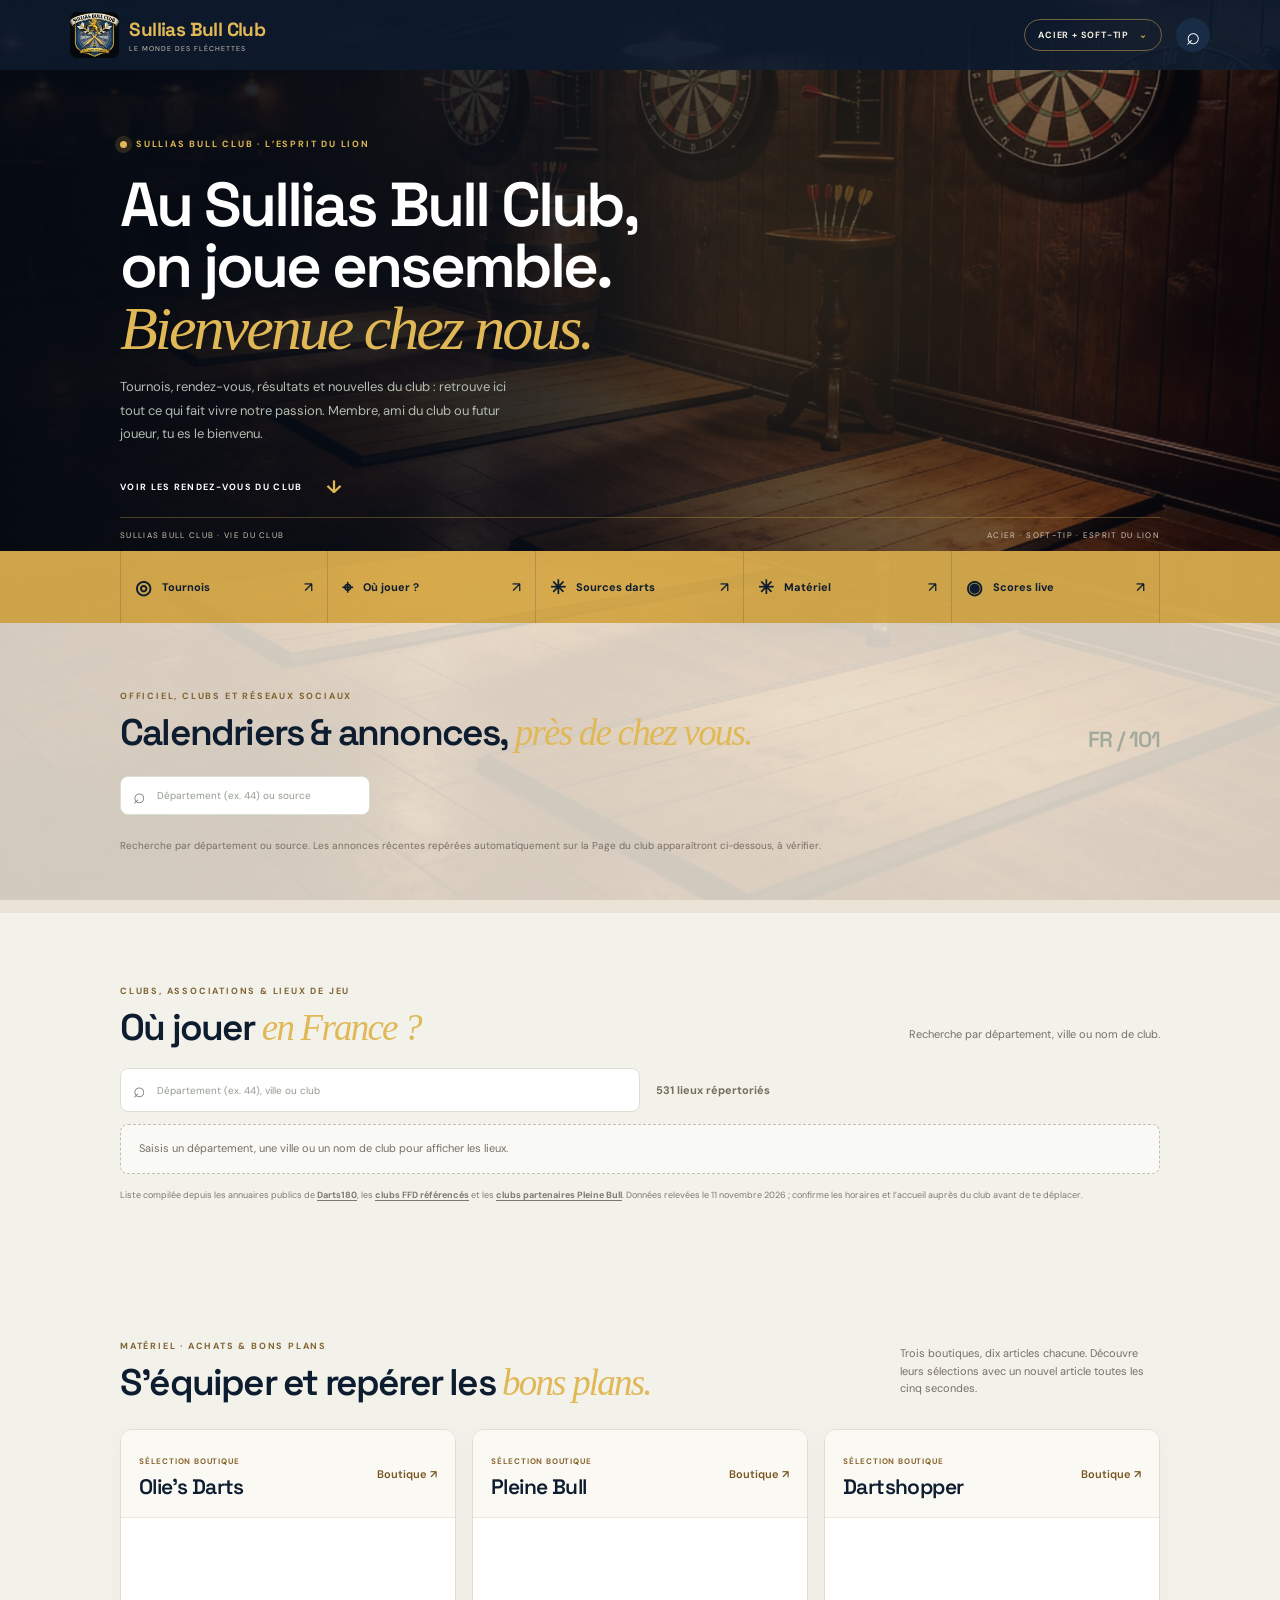
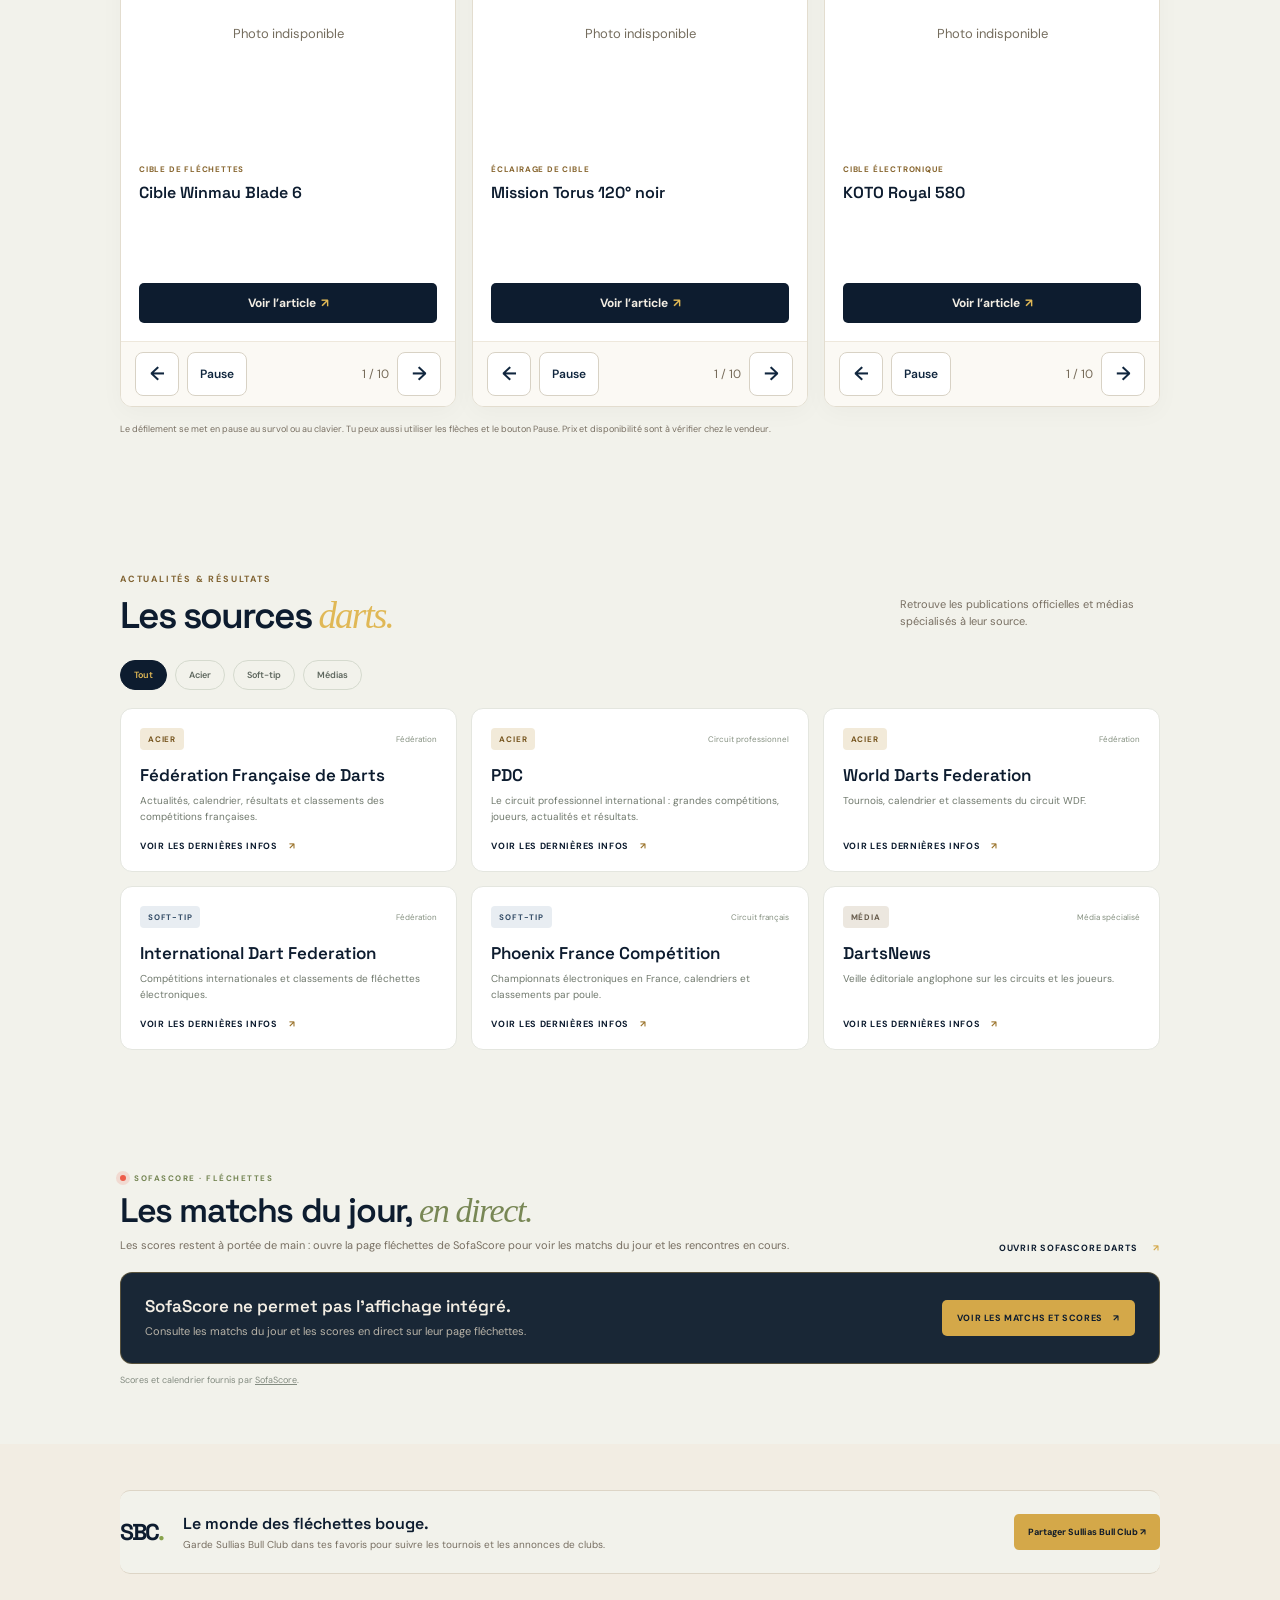
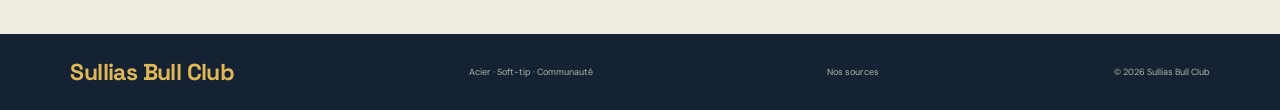
==== commit 4f5b31ea: "Add files via upload" ====
--- a/site/index.html
+++ b/site/index.html
@@ -54,9 +54,9 @@
     </section>
 
     <section class="section product-section" id="materiel">
-      <div class="section-top"><div><span class="section-kicker">MATÉRIEL · ACHATS & BONS PLANS</span><h2>S’équiper et repérer les <em>bons plans.</em></h2></div><p class="section-note">Fléchettes, éclairage et cible : une sélection d’articles chez nos boutiques partenaires. Consulte leurs sites pour les prix et promotions en cours.</p></div>
+      <div class="section-top"><div><span class="section-kicker">MATÉRIEL · ACHATS & BONS PLANS</span><h2>S’équiper et repérer les <em>bons plans.</em></h2></div><p class="section-note">Trois boutiques, dix articles chacune. Découvre leurs sélections avec un nouvel article toutes les cinq secondes.</p></div>
       <div class="product-grid" id="product-grid"></div>
-      <p class="product-note">Les prix, stocks et promotions peuvent évoluer : vérifie-les sur le site du marchand.</p>
+      <p class="product-note">Le défilement se met en pause au survol ou au clavier. Tu peux aussi utiliser les flèches et le bouton Pause. Prix et disponibilité sont à vérifier chez le vendeur.</p>
     </section>
 
     <section class="section" id="actus">
@@ -89,6 +89,8 @@
   <dialog id="discipline-dialog"><form method="dialog"><button class="close-dialog" aria-label="Fermer">×</button><span class="section-kicker">CHOISIR LES DISCIPLINES</span><h2>Tout le darts,<br><em>à ta façon.</em></h2><div class="discipline-options"><label><input type="checkbox" checked value="Acier"> Acier <small>Pointe acier · sisal</small></label><label><input type="checkbox" checked value="Soft-tip"> Soft-tip <small>Pointe plastique · cible électronique</small></label></div><button class="primary-button" id="save-disciplines">Voir ma sélection</button></form></dialog>
   <dialog id="search-dialog"><form method="dialog"><button class="close-dialog" aria-label="Fermer">×</button><span class="section-kicker">RECHERCHER DANS SBC</span><input id="global-search" class="dialog-search" placeholder="Tournoi, club, département…"><button class="primary-button" id="run-search">Rechercher</button></form></dialog>
   <div id="toast" role="status" aria-live="polite"></div>
+  <script src="./products.js"></script>
+  <script src="./product-carousel.js"></script>
   <script src="./app.js"></script>
 </body>
 </html>
--- a/site/styles.css
+++ b/site/styles.css
@@ -98,6 +98,29 @@
 .section{background-color:rgba(243,243,237,.82)}
 .event-section{background:rgba(233,226,213,.84)}
 .live-card{background:rgba(11,26,43,.94)}
+
+.product-grid{align-items:stretch}
+.shop-carousel{min-width:0;overflow:hidden;background:#fff;border:1px solid #e3ddcf;border-radius:12px;box-shadow:0 6px 24px #0d1c2f08}
+.shop-carousel-header{min-height:82px;display:flex;align-items:center;justify-content:space-between;gap:12px;padding:18px;border-bottom:1px solid #eee8dc;background:#fbf9f4}
+.shop-carousel-header h3{font:600 21px/1.2 var(--display);margin:5px 0 0;letter-spacing:-.6px}
+.shop-carousel-header>a{font-size:11px;font-weight:600;color:#76551f;white-space:nowrap}
+.product-slide{animation:product-reveal .35s ease-out}
+.product-slide[hidden],.product-image-fallback[hidden],.product-visual img[hidden]{display:none}
+.shop-carousel .product-visual{height:230px;padding:20px;overflow:hidden;grid-template-rows:minmax(0,1fr);grid-template-columns:minmax(0,1fr)}
+.shop-carousel .product-visual img{min-width:0;min-height:0;max-width:100%;max-height:100%}
+.shop-carousel .product-content{min-height:176px;padding:16px 18px 18px}
+.shop-carousel h4{font:600 16px/1.35 var(--display);height:5.4em;margin:8px 0 14px;display:-webkit-box;-webkit-box-orient:vertical;-webkit-line-clamp:4;overflow:hidden}
+.shop-carousel .product-link{margin-top:auto;font-size:12px;min-height:40px;display:flex;align-items:center;justify-content:center}
+.product-image-fallback{font-size:13px;color:#756d5e}
+.carousel-controls{display:flex;align-items:center;gap:8px;min-height:64px;padding:10px 14px;border-top:1px solid #eee8dc;background:#fbf9f4}
+.carousel-controls button{min-width:44px;min-height:44px;border:1px solid #d8d2c5;border-radius:8px;background:#fff;color:#10263e;font-weight:600;font-size:19px;cursor:pointer}
+.carousel-controls .carousel-pause{font-size:12px;padding:0 12px}
+.carousel-controls button:hover{background:#eee8db}
+.carousel-controls button:focus-visible,.shop-carousel a:focus-visible{outline:3px solid #b68c3b;outline-offset:2px}
+.carousel-count{margin-left:auto;color:#766b59;font-size:12px;font-variant-numeric:tabular-nums;white-space:nowrap}
+@keyframes product-reveal{from{opacity:.35;transform:translateX(10px)}to{opacity:1;transform:translateX(0)}}
+@media(prefers-reduced-motion:reduce){.product-slide{animation:none}}
+@media(max-width:600px){.shop-carousel .product-visual{height:220px}.shop-carousel-header{min-height:76px}.product-grid{gap:18px}}
 .guide-band{background:rgba(20,37,58,.94)}
 .subscribe-strip{background:rgba(243,243,237,.88);border-radius:10px}
 footer{background:rgba(8,22,41,.94)}
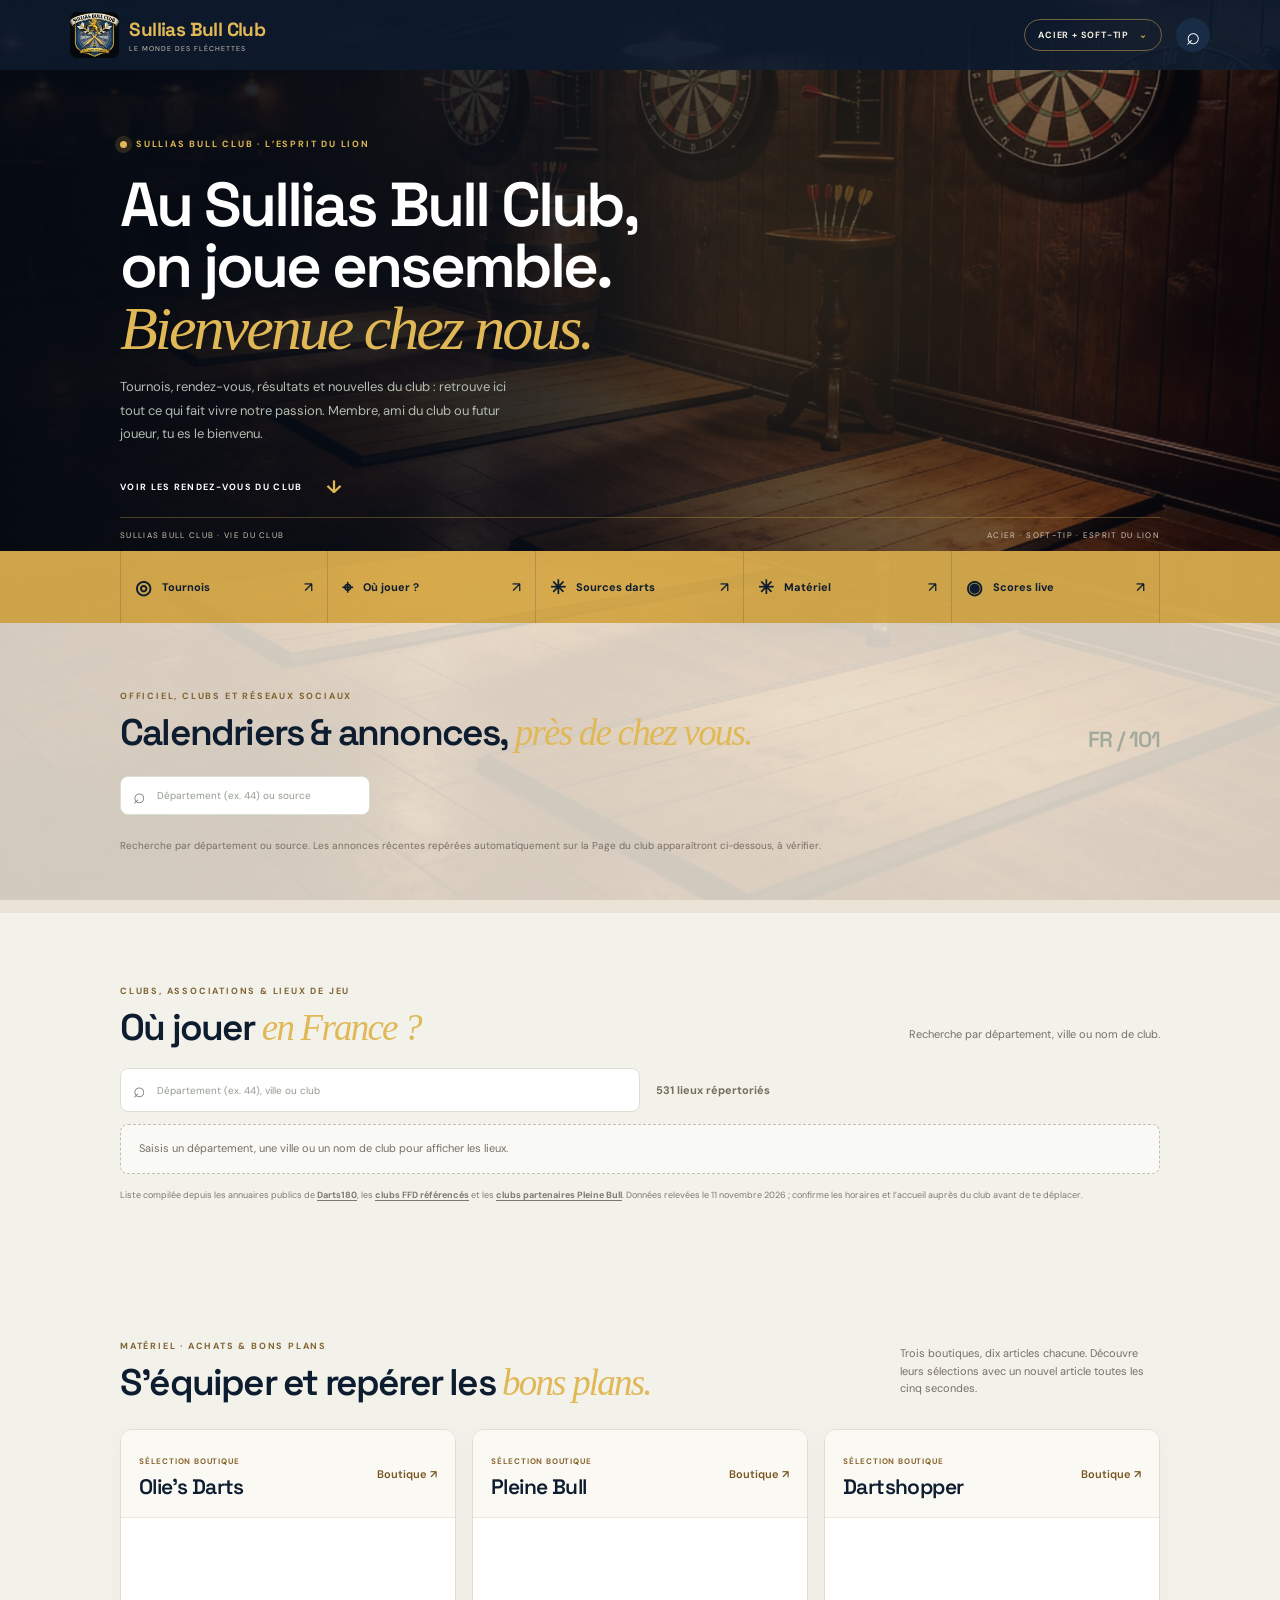
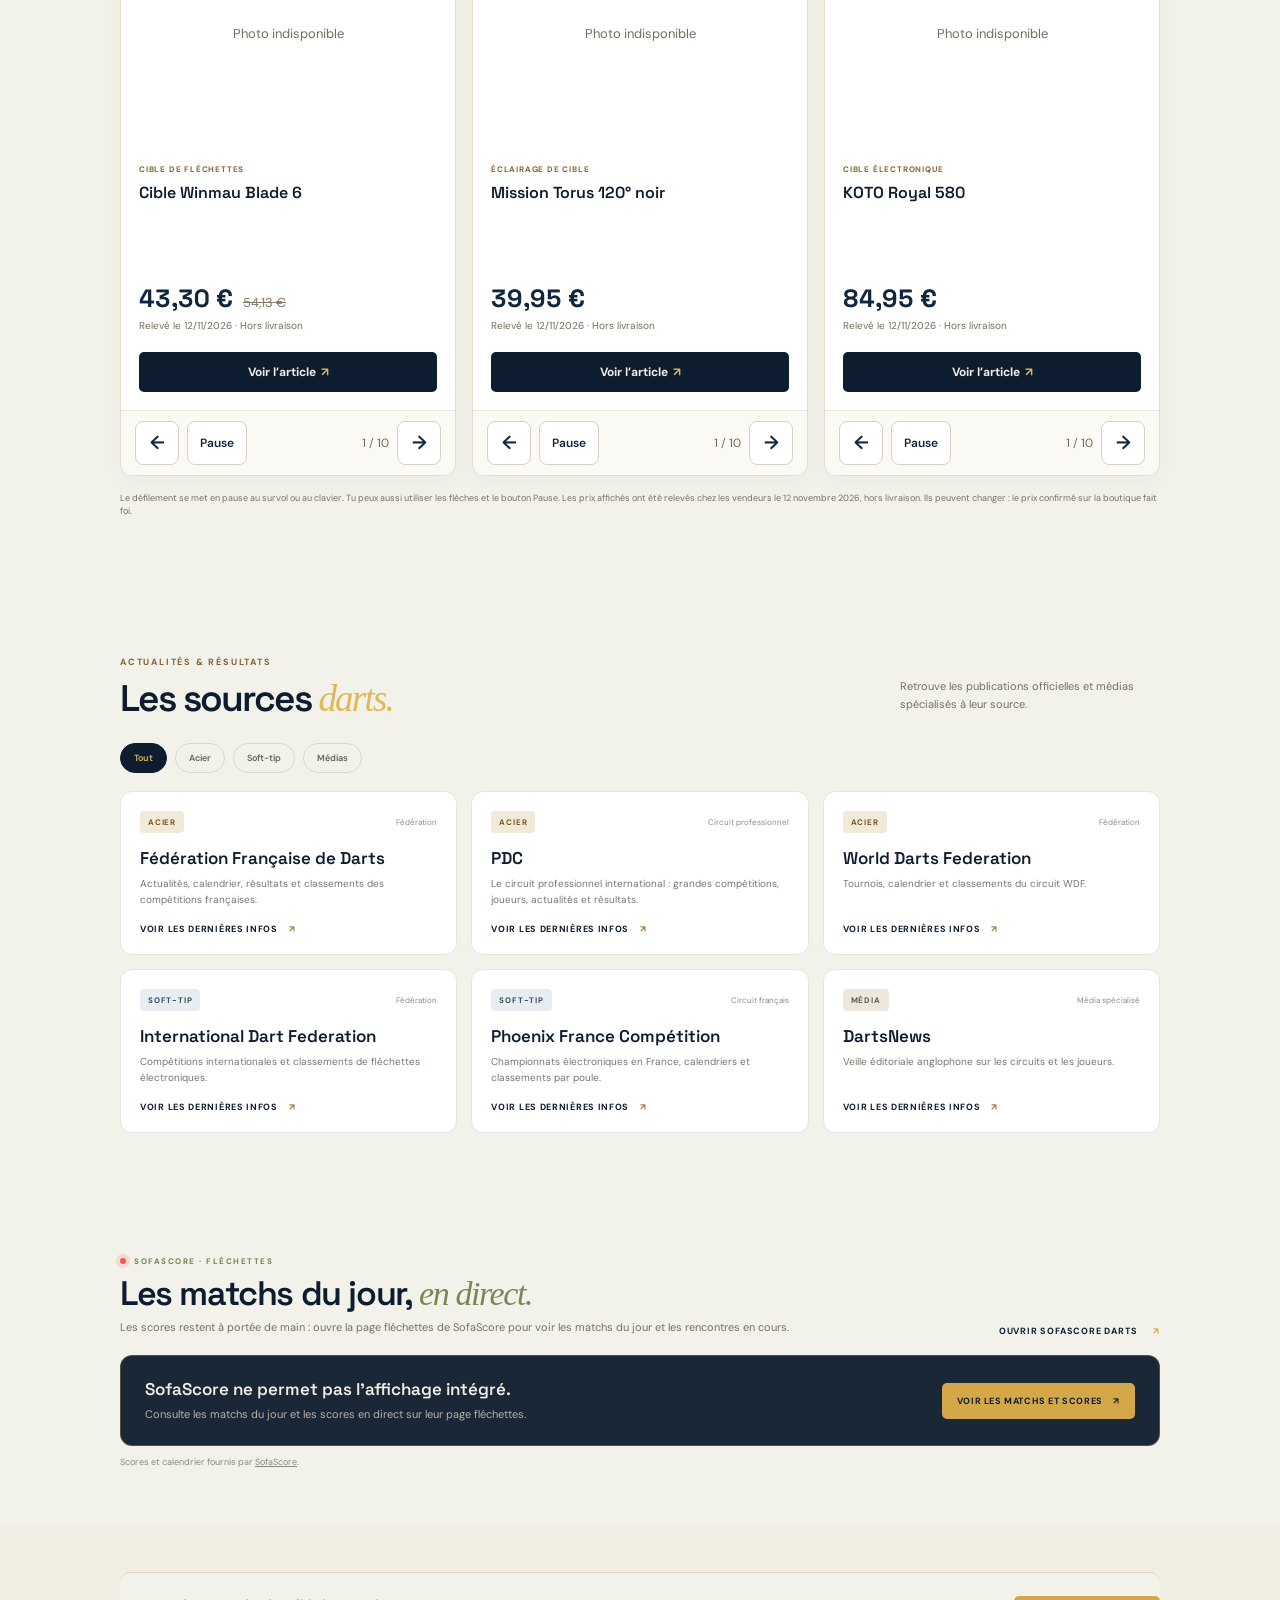
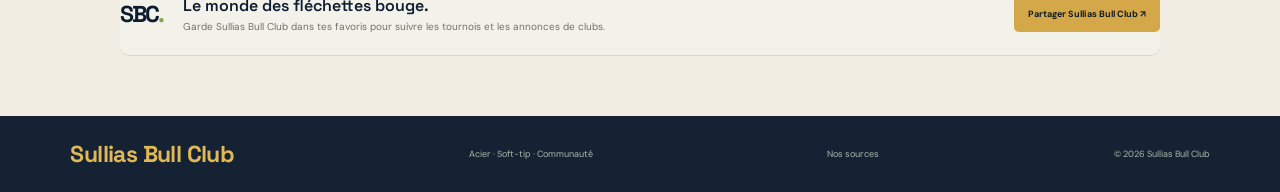
==== commit 4b0a8d3a: "Add files via upload" ====
--- a/site/index.html
+++ b/site/index.html
@@ -56,7 +56,7 @@
     <section class="section product-section" id="materiel">
       <div class="section-top"><div><span class="section-kicker">MATÉRIEL · ACHATS & BONS PLANS</span><h2>S’équiper et repérer les <em>bons plans.</em></h2></div><p class="section-note">Trois boutiques, dix articles chacune. Découvre leurs sélections avec un nouvel article toutes les cinq secondes.</p></div>
       <div class="product-grid" id="product-grid"></div>
-      <p class="product-note">Le défilement se met en pause au survol ou au clavier. Tu peux aussi utiliser les flèches et le bouton Pause. Prix et disponibilité sont à vérifier chez le vendeur.</p>
+      <p class="product-note">Le défilement se met en pause au survol ou au clavier. Tu peux aussi utiliser les flèches et le bouton Pause. Les prix affichés ont été relevés chez les vendeurs le 12 novembre 2026, hors livraison. Ils peuvent changer : le prix confirmé sur la boutique fait foi.</p>
     </section>
 
     <section class="section" id="actus">
--- a/site/styles.css
+++ b/site/styles.css
@@ -108,10 +108,16 @@
 .product-slide[hidden],.product-image-fallback[hidden],.product-visual img[hidden]{display:none}
 .shop-carousel .product-visual{height:230px;padding:20px;overflow:hidden;grid-template-rows:minmax(0,1fr);grid-template-columns:minmax(0,1fr)}
 .shop-carousel .product-visual img{min-width:0;min-height:0;max-width:100%;max-height:100%}
-.shop-carousel .product-content{min-height:176px;padding:16px 18px 18px}
+.shop-carousel .product-content{min-height:240px;padding:16px 18px 18px}
 .shop-carousel h4{font:600 16px/1.35 var(--display);height:5.4em;margin:8px 0 14px;display:-webkit-box;-webkit-box-orient:vertical;-webkit-line-clamp:4;overflow:hidden}
 .shop-carousel .product-link{margin-top:auto;font-size:12px;min-height:40px;display:flex;align-items:center;justify-content:center}
 .product-image-fallback{font-size:13px;color:#756d5e}
+.product-price-block{min-height:57px;margin:0 0 12px}
+.product-price-row{display:flex;align-items:baseline;gap:10px;flex-wrap:wrap}
+.product-price{font:700 25px/1.2 var(--display);color:#10263e;font-variant-numeric:tabular-nums}
+.product-old-price{font-size:13px;color:#827766}
+.product-price-note{display:block;font-size:10px;color:#756d5e;margin-top:5px;line-height:1.5}
+.product-price-unavailable{font-size:12px;color:#756d5e}
 .carousel-controls{display:flex;align-items:center;gap:8px;min-height:64px;padding:10px 14px;border-top:1px solid #eee8dc;background:#fbf9f4}
 .carousel-controls button{min-width:44px;min-height:44px;border:1px solid #d8d2c5;border-radius:8px;background:#fff;color:#10263e;font-weight:600;font-size:19px;cursor:pointer}
 .carousel-controls .carousel-pause{font-size:12px;padding:0 12px}
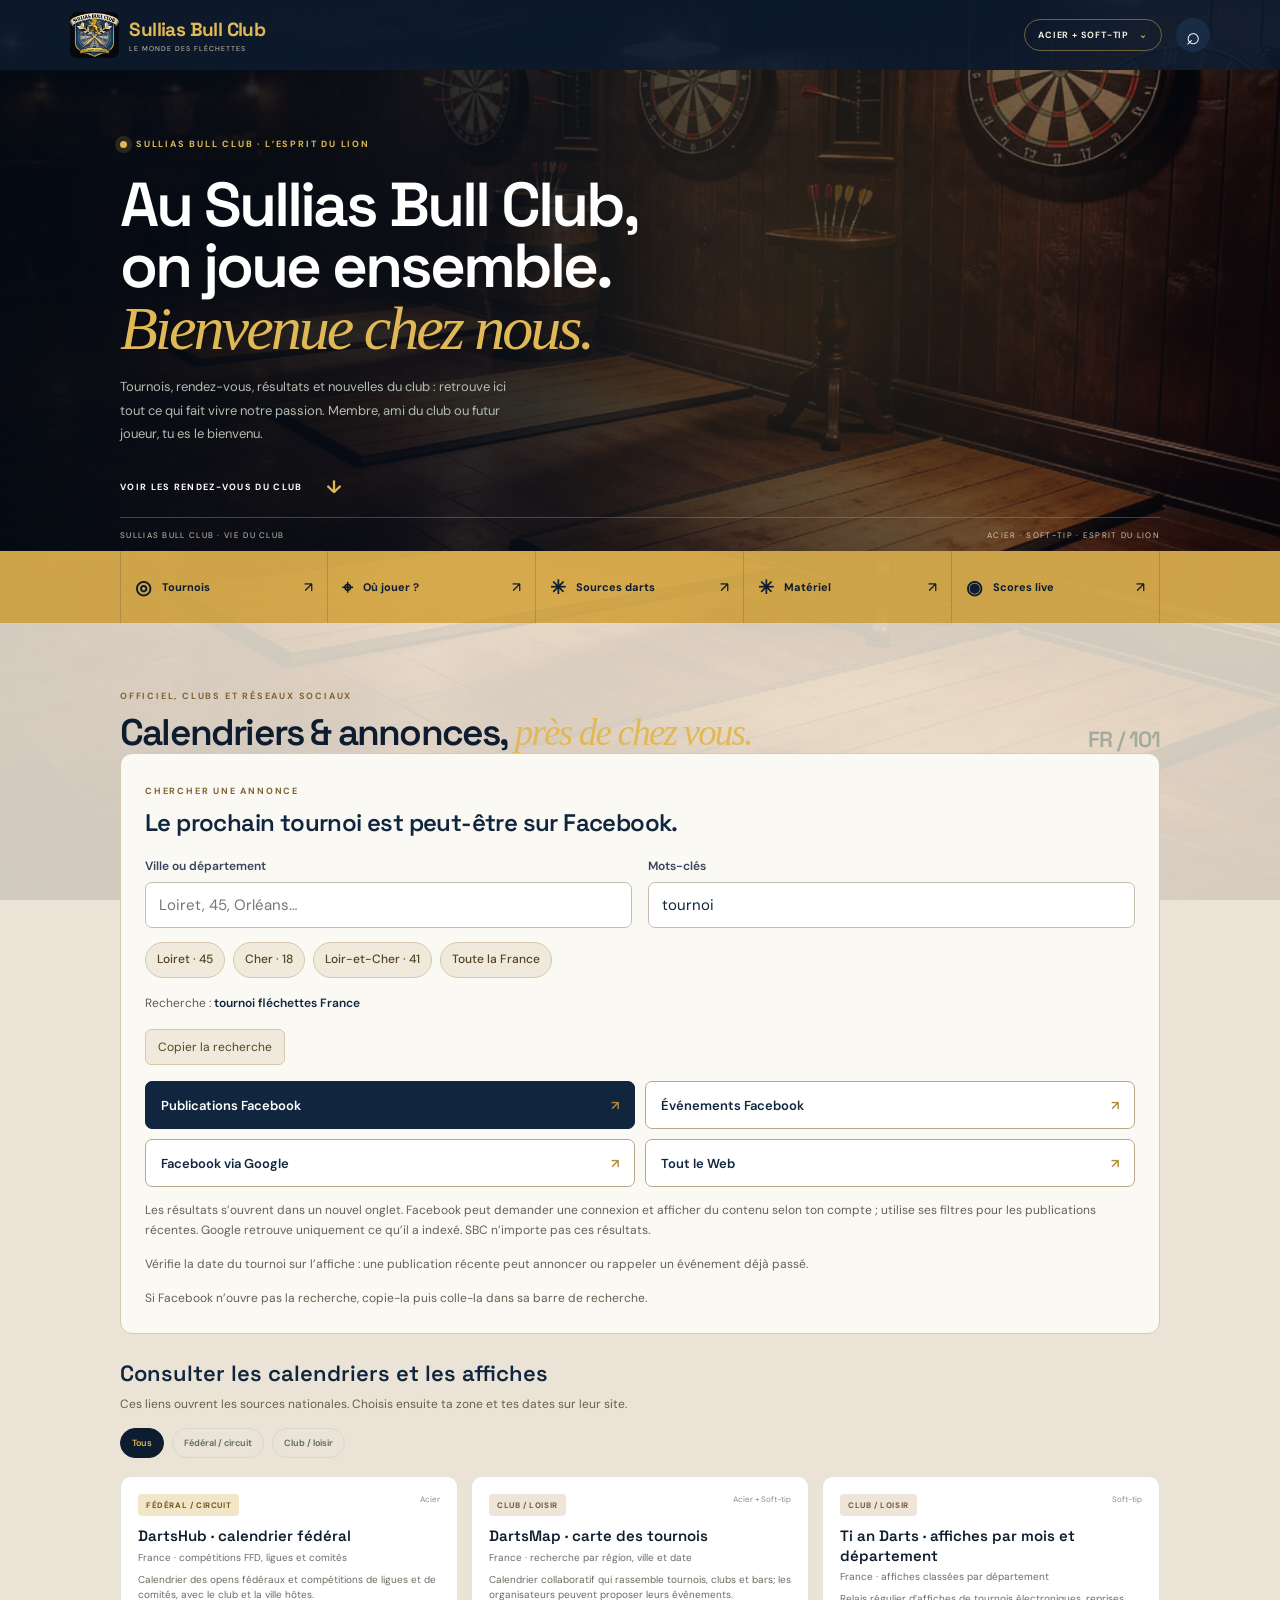
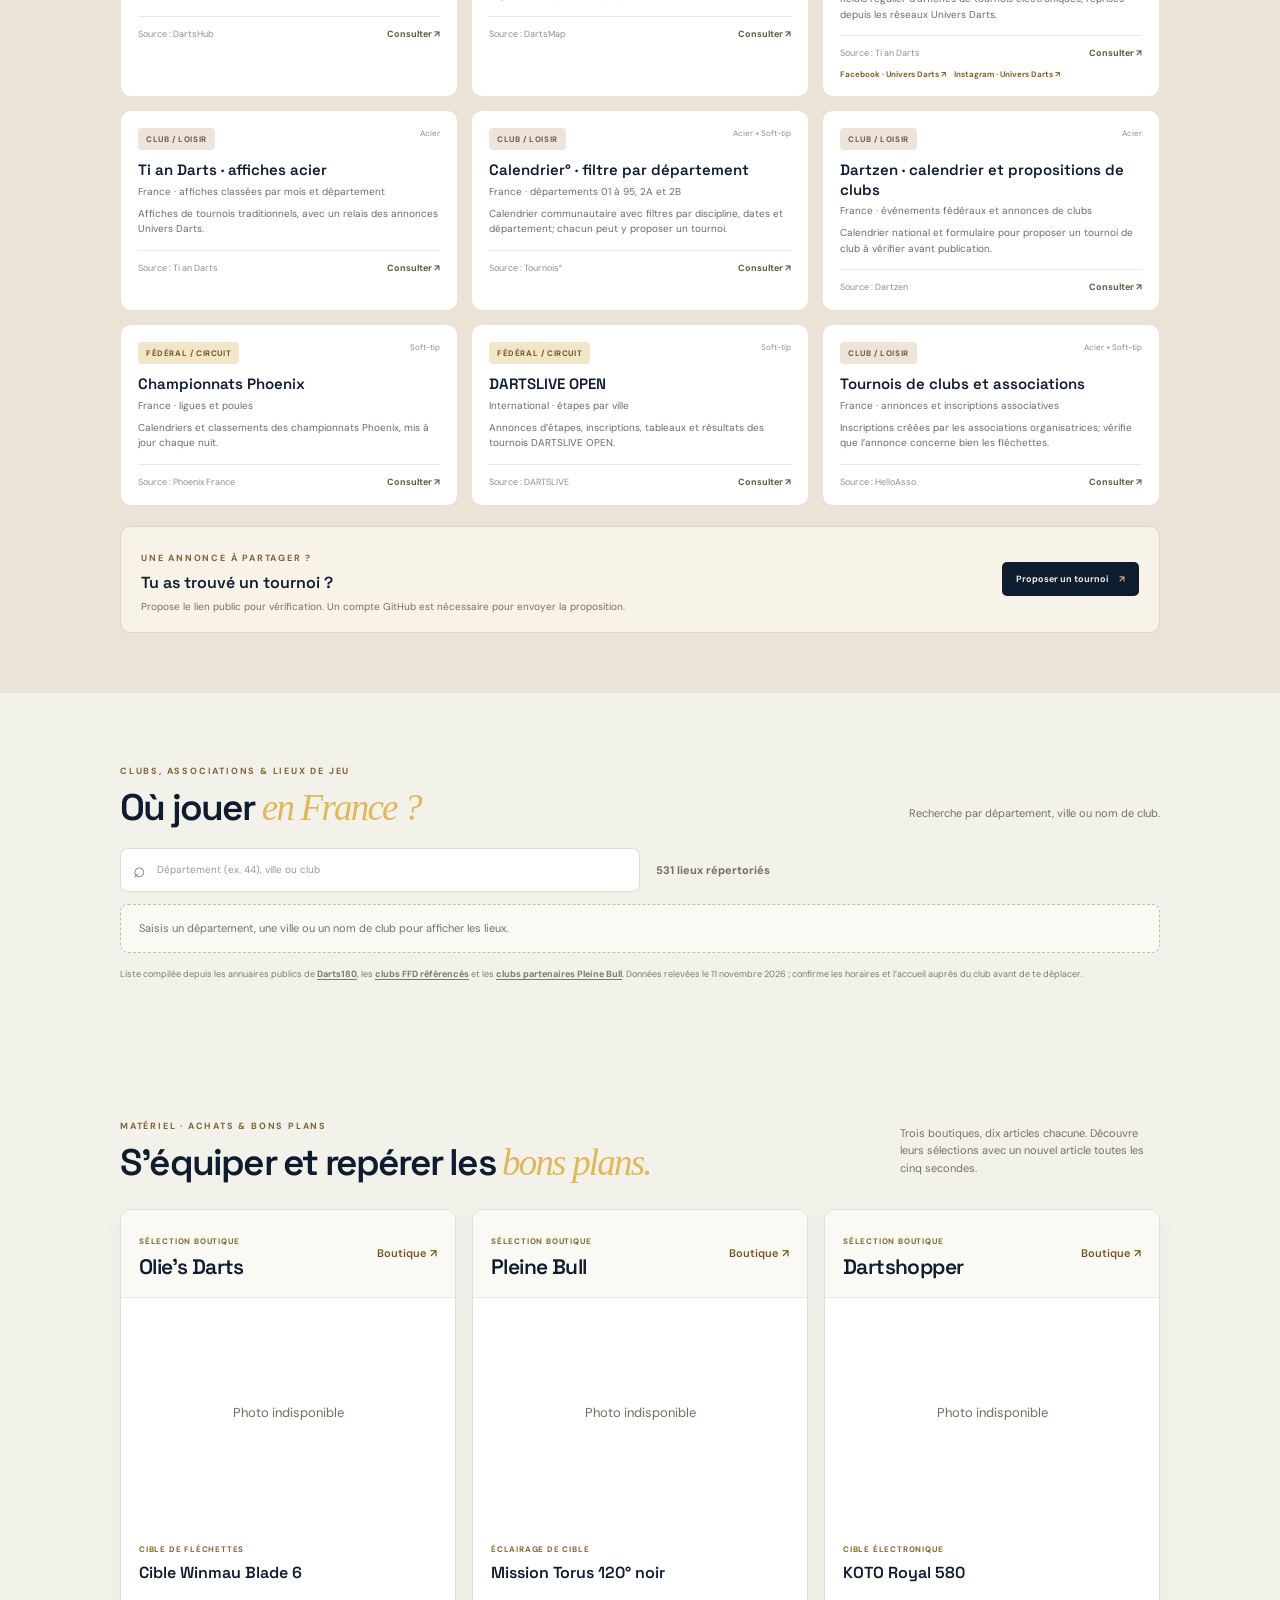
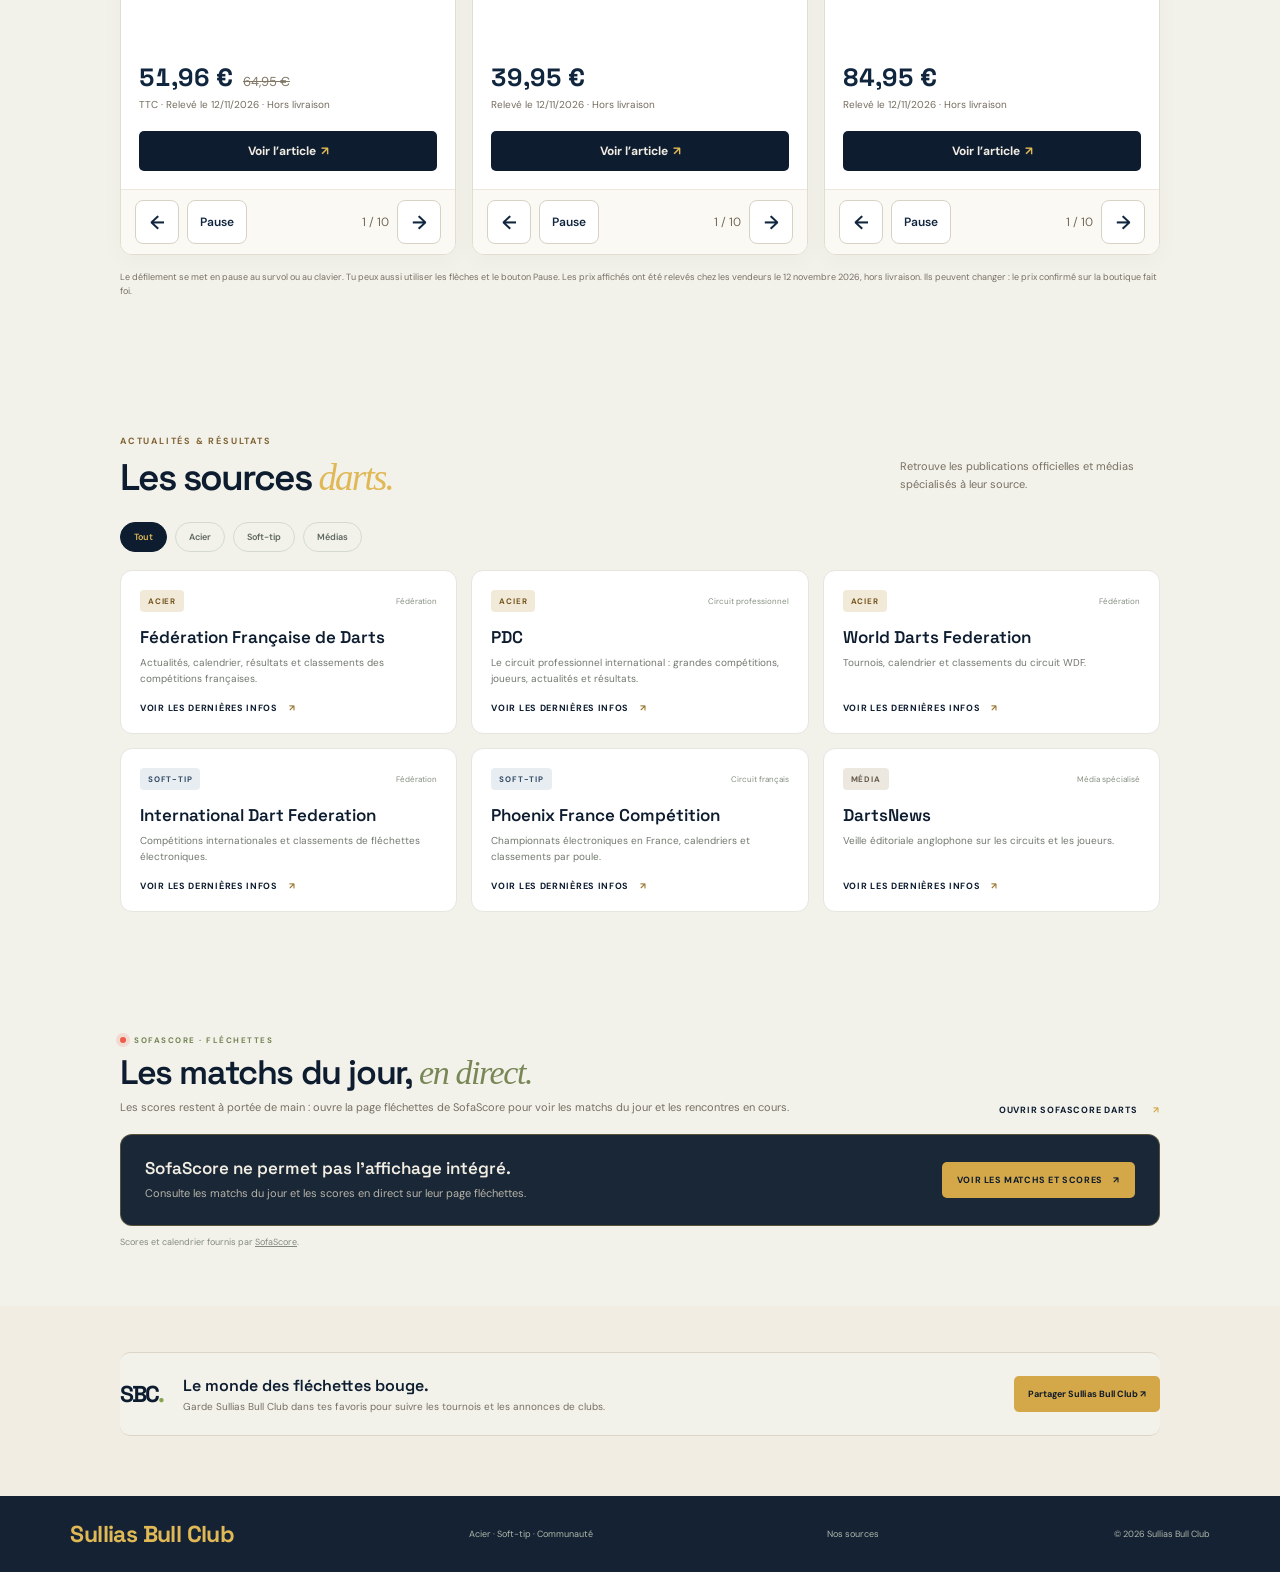
==== commit 330ce6e8: "Add files via upload" ====
--- a/site/index.html
+++ b/site/index.html
@@ -38,10 +38,40 @@
 
     <section class="event-section" id="tournois">
       <div class="section-top"><div><span class="section-kicker">OFFICIEL, CLUBS ET RÉSEAUX SOCIAUX</span><h2>Calendriers & annonces, <em>près de chez vous.</em></h2></div><span class="big-dept">FR / 101</span></div>
-      <div class="event-tools"><label class="search-field"><span>⌕</span><input id="department-search" inputmode="search" placeholder="Département (ex. 44) ou source" aria-label="Filtrer les calendriers et sources de tournois par département"></label><div class="filter-row compact" id="event-filters"><button class="pill active" data-event-filter="Tous">Tous</button><button class="pill" data-event-filter="Fédéral / circuit">Fédéral / circuit</button><button class="pill" data-event-filter="Club / loisir">Club / loisir</button></div></div>
-      <p class="event-hint" id="event-hint">Recherche par département ou source. Les annonces récentes repérées automatiquement sur la Page du club apparaîtront ci-dessous, à vérifier.</p><div id="event-grid" class="event-grid" hidden></div><div id="facebook-candidates" class="event-candidate-section" hidden><div class="section-top"><div><span class="section-kicker">VEILLE FACEBOOK · À VÉRIFIER</span><h3>Annonces repérées sur la Page du club</h3></div></div><div id="facebook-post-grid" class="event-grid"></div></div>
-      <div class="event-submit"><div><span class="section-kicker">UNE ANNONCE À PARTAGER ?</span><h3>Tu as vu un tournoi sur Facebook ?</h3><p>Envoie le lien public. L’annonce sera vérifiée avant ajout. Le formulaire GitHub demande un compte pour envoyer la proposition.</p></div><a href="https://github.com/Barbutix/SBC/issues/new?template=01-proposer-un-tournoi.yml" target="_blank" rel="noopener">Proposer un tournoi <span>↗</span></a></div>
-      <p class="event-footnote"><span>ⓘ</span> Une publication repérée est une piste, pas un tournoi confirmé. Vérifie les détails auprès de l’organisateur.</p>
+      <div class="tournament-search" id="tournament-search">
+        <span class="section-kicker">CHERCHER UNE ANNONCE</span>
+        <h3>Le prochain tournoi est peut-être sur Facebook.</h3>
+        <div class="tournament-search-fields">
+          <label for="department-search">Ville ou département
+            <input id="department-search" type="search" list="tournament-places" maxlength="120" placeholder="Loiret, 45, Orléans…" aria-describedby="tournament-search-help">
+          </label>
+          <label for="tournament-keywords">Mots-clés
+            <input id="tournament-keywords" type="search" value="tournoi" maxlength="120" placeholder="tournoi, open, doublette 2027…">
+          </label>
+        </div>
+        <datalist id="tournament-places"></datalist>
+        <div class="tournament-shortcuts" aria-label="Lieux rapides">
+          <button type="button" data-tournament-place="45">Loiret · 45</button>
+          <button type="button" data-tournament-place="18">Cher · 18</button>
+          <button type="button" data-tournament-place="41">Loir-et-Cher · 41</button>
+          <button type="button" data-tournament-place="">Toute la France</button>
+        </div>
+        <p class="tournament-query">Recherche : <strong id="tournament-query">tournoi fléchettes France</strong></p>
+        <button type="button" class="tournament-copy" id="copy-tournament-query">Copier la recherche</button>
+        <div class="tournament-search-links">
+          <a data-tournament-search="posts" href="https://www.facebook.com/search/posts/?q=tournoi%20fl%C3%A9chettes%20France" target="_blank" rel="noopener noreferrer">Publications Facebook <span>↗</span></a>
+          <a data-tournament-search="events" href="https://www.facebook.com/search/events/?q=tournoi%20fl%C3%A9chettes%20France" target="_blank" rel="noopener noreferrer">Événements Facebook <span>↗</span></a>
+          <a data-tournament-search="indexed" href="https://www.google.com/search?q=site%3Afacebook.com%20tournoi%20fl%C3%A9chettes%20France" target="_blank" rel="noopener noreferrer">Facebook via Google <span>↗</span></a>
+          <a data-tournament-search="web" href="https://www.google.com/search?q=tournoi%20fl%C3%A9chettes%20France" target="_blank" rel="noopener noreferrer">Tout le Web <span>↗</span></a>
+        </div>
+        <p id="tournament-search-help" class="tournament-help">Les résultats s’ouvrent dans un nouvel onglet. Facebook peut demander une connexion et afficher du contenu selon ton compte ; utilise ses filtres pour les publications récentes. Google retrouve uniquement ce qu’il a indexé. SBC n’importe pas ces résultats.</p>
+        <p class="tournament-help">Vérifie la date du tournoi sur l’affiche : une publication récente peut annoncer ou rappeler un événement déjà passé.</p>
+        <p class="tournament-help">Si Facebook n’ouvre pas la recherche, copie-la puis colle-la dans sa barre de recherche.</p>
+      </div>
+      <div class="tournament-calendar-heading"><h3>Consulter les calendriers et les affiches</h3><p>Ces liens ouvrent les sources nationales. Choisis ensuite ta zone et tes dates sur leur site.</p></div>
+      <div class="filter-row compact" id="event-filters"><button class="pill active" data-event-filter="Tous">Tous</button><button class="pill" data-event-filter="Fédéral / circuit">Fédéral / circuit</button><button class="pill" data-event-filter="Club / loisir">Club / loisir</button></div>
+      <div id="event-grid" class="event-grid"></div>
+      <div class="event-submit"><div><span class="section-kicker">UNE ANNONCE À PARTAGER ?</span><h3>Tu as trouvé un tournoi ?</h3><p>Propose le lien public pour vérification. Un compte GitHub est nécessaire pour envoyer la proposition.</p></div><a href="https://github.com/Barbutix/SBC/issues/new?template=01-proposer-un-tournoi.yml" target="_blank" rel="noopener noreferrer">Proposer un tournoi <span>↗</span></a></div>
     </section>
 
     <section class="section club-section" id="jouer">
@@ -91,6 +121,7 @@
   <div id="toast" role="status" aria-live="polite"></div>
   <script src="./products.js"></script>
   <script src="./product-carousel.js"></script>
+  <script src="./tournament-search.js"></script>
   <script src="./app.js"></script>
 </body>
 </html>
--- a/site/styles.css
+++ b/site/styles.css
@@ -154,3 +154,27 @@
 #event-filters,.event-submit,.event-footnote{display:none}
 .event-grid[hidden]{display:none}
 .event-hint{margin:10px 0 0;color:#786f62;font-size:10px;line-height:1.5}
+
+/* Tournois : recherches externes, puis calendriers à consulter. */
+.tournament-search{padding:24px;background:#fbf9f4;border:1px solid #d6cab3;border-radius:12px;margin-bottom:26px}
+.tournament-search h3{font:600 24px/1.25 var(--display);margin:9px 0 20px;color:#10263e;letter-spacing:-.6px}
+.tournament-search-fields{display:grid;grid-template-columns:1fr 1fr;gap:16px}
+.tournament-search-fields label{display:flex;flex-direction:column;gap:8px;min-width:0;font-size:12px;font-weight:600;color:#364359}
+.tournament-search-fields input{box-sizing:border-box;width:100%;min-height:46px;padding:11px 13px;border:1px solid #c5bdaf;border-radius:7px;background:#fff;color:#10263e;font:400 15px/1.4 var(--body, sans-serif)}
+.tournament-shortcuts{display:flex;flex-wrap:wrap;gap:8px;margin:14px 0}
+.tournament-shortcuts button{min-height:36px;padding:7px 11px;border:1px solid #d5c8ad;border-radius:20px;background:#f0eadc;color:#554321;font:500 12px/1.3 var(--body, sans-serif);cursor:pointer}
+.tournament-query{margin:16px 0;font-size:12px;line-height:1.6;color:#655c4f;overflow-wrap:anywhere}
+.tournament-query strong{font-weight:600;color:#10263e}
+.tournament-copy{margin:0 0 16px;padding:8px 12px;min-height:36px;border:1px solid #d5c8ad;border-radius:6px;background:#f0eadc;color:#554321;font-size:12px;cursor:pointer}
+.tournament-search-links{display:grid;grid-template-columns:repeat(2,minmax(0,1fr));gap:10px}
+.tournament-search-links a{min-height:48px;display:flex;align-items:center;justify-content:space-between;gap:12px;border:1px solid #b7a88c;border-radius:7px;background:white;padding:12px 15px;color:#10263e;font-size:13px;font-weight:600}
+.tournament-search-links a:first-child{background:#10263e;border-color:#10263e;color:#fff}
+.tournament-search-links a:hover{box-shadow:0 3px 10px #10263e20}
+.tournament-search-links span{color:#b38b38}
+.tournament-help{font-size:12px;line-height:1.65;color:#675f52;margin:14px 0 0}
+.tournament-search :is(input,button,a):focus-visible{outline:3px solid #b68c3b;outline-offset:3px}
+.tournament-calendar-heading h3{font:600 22px/1.25 var(--display);margin:0 0 8px;color:#10263e}
+.tournament-calendar-heading p{font-size:12px;line-height:1.6;color:#675f52;margin:0 0 14px}
+#tournois #event-filters{display:flex;margin-bottom:18px;flex-wrap:wrap}
+#tournois .event-submit{display:flex}
+@media(max-width:600px){.tournament-search{padding:18px}.tournament-search h3{font-size:21px}.tournament-search-fields,.tournament-search-links{grid-template-columns:1fr}.tournament-search-links a{font-size:13px}.tournament-calendar-heading h3{font-size:20px}}
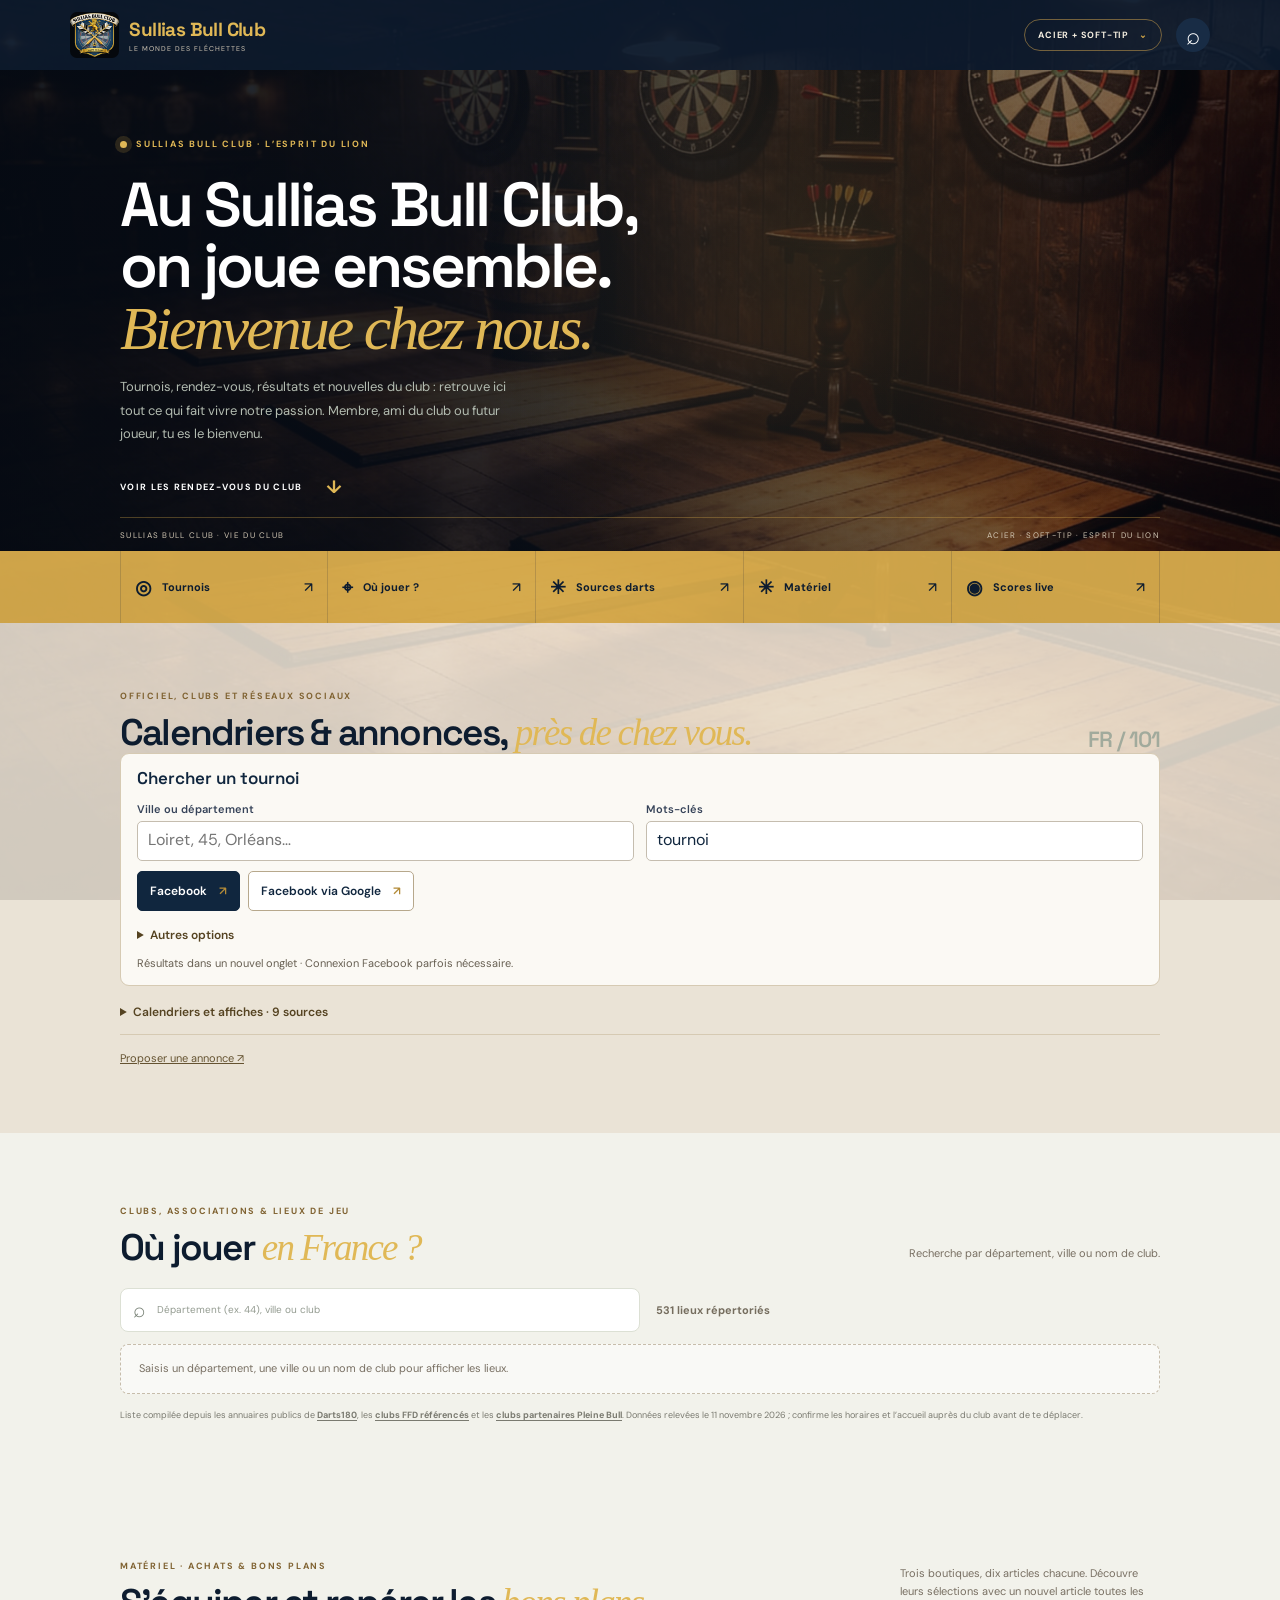
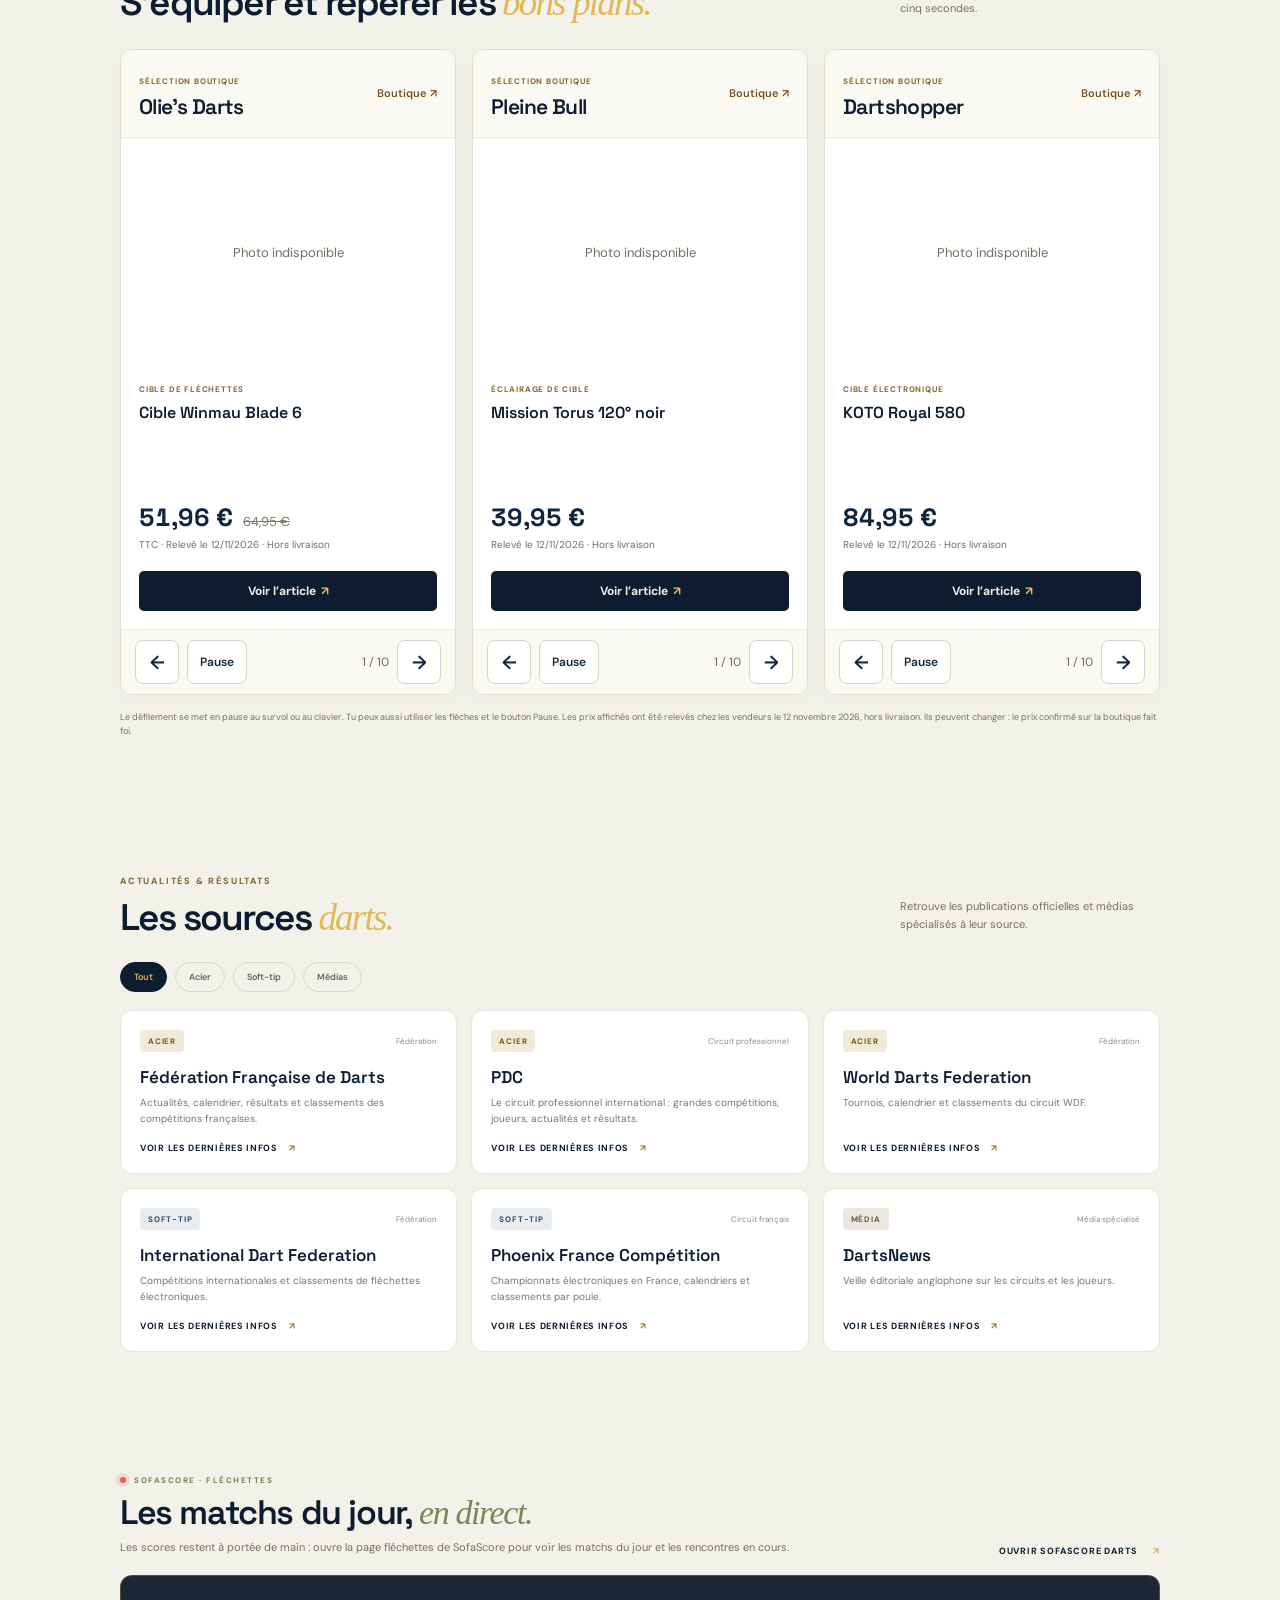
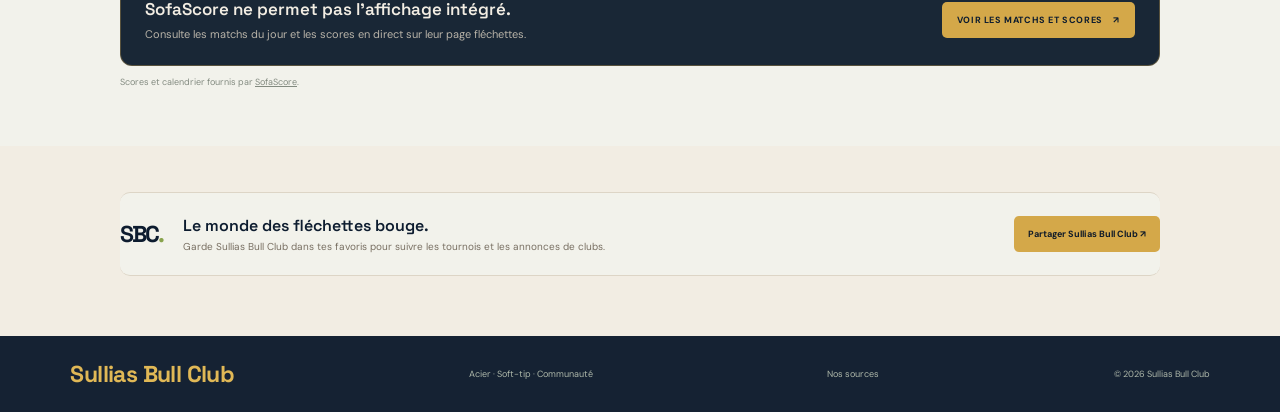
==== commit b240f5a1: "Add files via upload" ====
--- a/site/index.html
+++ b/site/index.html
@@ -39,39 +39,45 @@
     <section class="event-section" id="tournois">
       <div class="section-top"><div><span class="section-kicker">OFFICIEL, CLUBS ET RÉSEAUX SOCIAUX</span><h2>Calendriers & annonces, <em>près de chez vous.</em></h2></div><span class="big-dept">FR / 101</span></div>
       <div class="tournament-search" id="tournament-search">
-        <span class="section-kicker">CHERCHER UNE ANNONCE</span>
-        <h3>Le prochain tournoi est peut-être sur Facebook.</h3>
+        <h3>Chercher un tournoi</h3>
         <div class="tournament-search-fields">
           <label for="department-search">Ville ou département
             <input id="department-search" type="search" list="tournament-places" maxlength="120" placeholder="Loiret, 45, Orléans…" aria-describedby="tournament-search-help">
           </label>
           <label for="tournament-keywords">Mots-clés
-            <input id="tournament-keywords" type="search" value="tournoi" maxlength="120" placeholder="tournoi, open, doublette 2027…">
+            <input id="tournament-keywords" type="search" value="tournoi" maxlength="120" placeholder="open, doublette 2027…">
           </label>
         </div>
         <datalist id="tournament-places"></datalist>
-        <div class="tournament-shortcuts" aria-label="Lieux rapides">
-          <button type="button" data-tournament-place="45">Loiret · 45</button>
-          <button type="button" data-tournament-place="18">Cher · 18</button>
-          <button type="button" data-tournament-place="41">Loir-et-Cher · 41</button>
-          <button type="button" data-tournament-place="">Toute la France</button>
+        <div class="tournament-search-links tournament-primary-links">
+          <a data-tournament-search="posts" href="https://www.facebook.com/search/posts/?q=tournoi%20fl%C3%A9chettes%20France" target="_blank" rel="noopener noreferrer">Facebook <span>↗</span></a>
+          <a data-tournament-search="indexed" href="https://www.google.com/search?q=site%3Afacebook.com%20tournoi%20fl%C3%A9chettes%20France" target="_blank" rel="noopener noreferrer">Facebook via Google <span>↗</span></a>
         </div>
-        <p class="tournament-query">Recherche : <strong id="tournament-query">tournoi fléchettes France</strong></p>
-        <button type="button" class="tournament-copy" id="copy-tournament-query">Copier la recherche</button>
-        <div class="tournament-search-links">
-          <a data-tournament-search="posts" href="https://www.facebook.com/search/posts/?q=tournoi%20fl%C3%A9chettes%20France" target="_blank" rel="noopener noreferrer">Publications Facebook <span>↗</span></a>
-          <a data-tournament-search="events" href="https://www.facebook.com/search/events/?q=tournoi%20fl%C3%A9chettes%20France" target="_blank" rel="noopener noreferrer">Événements Facebook <span>↗</span></a>
-          <a data-tournament-search="indexed" href="https://www.google.com/search?q=site%3Afacebook.com%20tournoi%20fl%C3%A9chettes%20France" target="_blank" rel="noopener noreferrer">Facebook via Google <span>↗</span></a>
-          <a data-tournament-search="web" href="https://www.google.com/search?q=tournoi%20fl%C3%A9chettes%20France" target="_blank" rel="noopener noreferrer">Tout le Web <span>↗</span></a>
-        </div>
-        <p id="tournament-search-help" class="tournament-help">Les résultats s’ouvrent dans un nouvel onglet. Facebook peut demander une connexion et afficher du contenu selon ton compte ; utilise ses filtres pour les publications récentes. Google retrouve uniquement ce qu’il a indexé. SBC n’importe pas ces résultats.</p>
-        <p class="tournament-help">Vérifie la date du tournoi sur l’affiche : une publication récente peut annoncer ou rappeler un événement déjà passé.</p>
-        <p class="tournament-help">Si Facebook n’ouvre pas la recherche, copie-la puis colle-la dans sa barre de recherche.</p>
+        <details class="tournament-more">
+          <summary>Autres options</summary>
+          <div class="tournament-shortcuts" aria-label="Lieux rapides">
+            <button type="button" data-tournament-place="45">Loiret · 45</button>
+            <button type="button" data-tournament-place="18">Cher · 18</button>
+            <button type="button" data-tournament-place="41">Loir-et-Cher · 41</button>
+            <button type="button" data-tournament-place="">France</button>
+          </div>
+          <div class="tournament-search-links">
+            <a data-tournament-search="events" href="https://www.facebook.com/search/events/?q=tournoi%20fl%C3%A9chettes%20France" target="_blank" rel="noopener noreferrer">Événements Facebook <span>↗</span></a>
+            <a data-tournament-search="web" href="https://www.google.com/search?q=tournoi%20fl%C3%A9chettes%20France" target="_blank" rel="noopener noreferrer">Tout le Web <span>↗</span></a>
+          </div>
+          <p class="tournament-query"><strong id="tournament-query">tournoi fléchettes France</strong></p>
+          <button type="button" class="tournament-copy" id="copy-tournament-query">Copier la recherche</button>
+          <p class="tournament-help">Si le lien Facebook ne fonctionne pas, colle cette recherche dans Facebook. Vérifie la date du tournoi sur l’affiche.</p>
+        </details>
+        <p id="tournament-search-help" class="tournament-help">Résultats dans un nouvel onglet · Connexion Facebook parfois nécessaire.</p>
       </div>
+      <details class="tournament-calendars">
+        <summary>Calendriers et affiches · 9 sources</summary>
       <div class="tournament-calendar-heading"><h3>Consulter les calendriers et les affiches</h3><p>Ces liens ouvrent les sources nationales. Choisis ensuite ta zone et tes dates sur leur site.</p></div>
       <div class="filter-row compact" id="event-filters"><button class="pill active" data-event-filter="Tous">Tous</button><button class="pill" data-event-filter="Fédéral / circuit">Fédéral / circuit</button><button class="pill" data-event-filter="Club / loisir">Club / loisir</button></div>
       <div id="event-grid" class="event-grid"></div>
-      <div class="event-submit"><div><span class="section-kicker">UNE ANNONCE À PARTAGER ?</span><h3>Tu as trouvé un tournoi ?</h3><p>Propose le lien public pour vérification. Un compte GitHub est nécessaire pour envoyer la proposition.</p></div><a href="https://github.com/Barbutix/SBC/issues/new?template=01-proposer-un-tournoi.yml" target="_blank" rel="noopener noreferrer">Proposer un tournoi <span>↗</span></a></div>
+      </details>
+      <a class="tournament-submit-link" href="https://github.com/Barbutix/SBC/issues/new?template=01-proposer-un-tournoi.yml" target="_blank" rel="noopener noreferrer">Proposer une annonce ↗</a>
     </section>
 
     <section class="section club-section" id="jouer">
--- a/site/styles.css
+++ b/site/styles.css
@@ -155,26 +155,30 @@
 .event-grid[hidden]{display:none}
 .event-hint{margin:10px 0 0;color:#786f62;font-size:10px;line-height:1.5}
 
-/* Tournois : recherches externes, puis calendriers à consulter. */
-.tournament-search{padding:24px;background:#fbf9f4;border:1px solid #d6cab3;border-radius:12px;margin-bottom:26px}
-.tournament-search h3{font:600 24px/1.25 var(--display);margin:9px 0 20px;color:#10263e;letter-spacing:-.6px}
-.tournament-search-fields{display:grid;grid-template-columns:1fr 1fr;gap:16px}
-.tournament-search-fields label{display:flex;flex-direction:column;gap:8px;min-width:0;font-size:12px;font-weight:600;color:#364359}
-.tournament-search-fields input{box-sizing:border-box;width:100%;min-height:46px;padding:11px 13px;border:1px solid #c5bdaf;border-radius:7px;background:#fff;color:#10263e;font:400 15px/1.4 var(--body, sans-serif)}
-.tournament-shortcuts{display:flex;flex-wrap:wrap;gap:8px;margin:14px 0}
-.tournament-shortcuts button{min-height:36px;padding:7px 11px;border:1px solid #d5c8ad;border-radius:20px;background:#f0eadc;color:#554321;font:500 12px/1.3 var(--body, sans-serif);cursor:pointer}
-.tournament-query{margin:16px 0;font-size:12px;line-height:1.6;color:#655c4f;overflow-wrap:anywhere}
-.tournament-query strong{font-weight:600;color:#10263e}
-.tournament-copy{margin:0 0 16px;padding:8px 12px;min-height:36px;border:1px solid #d5c8ad;border-radius:6px;background:#f0eadc;color:#554321;font-size:12px;cursor:pointer}
-.tournament-search-links{display:grid;grid-template-columns:repeat(2,minmax(0,1fr));gap:10px}
-.tournament-search-links a{min-height:48px;display:flex;align-items:center;justify-content:space-between;gap:12px;border:1px solid #b7a88c;border-radius:7px;background:white;padding:12px 15px;color:#10263e;font-size:13px;font-weight:600}
-.tournament-search-links a:first-child{background:#10263e;border-color:#10263e;color:#fff}
+/* Tournois : recherche compacte, options et calendriers dépliables. */
+.tournament-search{padding:14px 16px;background:#fbf9f4;border:1px solid #d6cab3;border-radius:9px;margin-bottom:12px}
+.tournament-search h3{font:600 17px/1.25 var(--display);margin:0 0 12px;color:#10263e}
+.tournament-search-fields{display:grid;grid-template-columns:1fr 1fr;gap:12px}
+.tournament-search-fields label{display:flex;flex-direction:column;gap:5px;min-width:0;font-size:11px;font-weight:600;color:#364359}
+.tournament-search-fields input{box-sizing:border-box;width:100%;min-height:40px;padding:8px 10px;border:1px solid #c5bdaf;border-radius:5px;background:#fff;color:#10263e;font:400 16px/1.3 var(--body,sans-serif)}
+.tournament-search-links{display:flex;flex-wrap:wrap;gap:8px}
+.tournament-primary-links{margin-top:10px}
+.tournament-search-links a{min-height:40px;display:inline-flex;align-items:center;justify-content:space-between;gap:12px;border:1px solid #b7a88c;border-radius:5px;background:white;padding:8px 12px;color:#10263e;font-size:12px;font-weight:600}
+.tournament-primary-links a:first-child{background:#10263e;border-color:#10263e;color:#fff}
 .tournament-search-links a:hover{box-shadow:0 3px 10px #10263e20}
 .tournament-search-links span{color:#b38b38}
-.tournament-help{font-size:12px;line-height:1.65;color:#675f52;margin:14px 0 0}
-.tournament-search :is(input,button,a):focus-visible{outline:3px solid #b68c3b;outline-offset:3px}
-.tournament-calendar-heading h3{font:600 22px/1.25 var(--display);margin:0 0 8px;color:#10263e}
-.tournament-calendar-heading p{font-size:12px;line-height:1.6;color:#675f52;margin:0 0 14px}
-#tournois #event-filters{display:flex;margin-bottom:18px;flex-wrap:wrap}
-#tournois .event-submit{display:flex}
-@media(max-width:600px){.tournament-search{padding:18px}.tournament-search h3{font-size:21px}.tournament-search-fields,.tournament-search-links{grid-template-columns:1fr}.tournament-search-links a{font-size:13px}.tournament-calendar-heading h3{font-size:20px}}
+.tournament-more{margin-top:10px}
+.tournament-more summary,.tournament-calendars>summary{cursor:pointer;color:#554321;font-size:12px;font-weight:600;min-height:28px;line-height:28px}
+.tournament-more[open]>summary{margin-bottom:8px}
+.tournament-shortcuts{display:flex;flex-wrap:wrap;gap:7px;margin:0 0 10px}
+.tournament-shortcuts button,.tournament-copy{min-height:36px;padding:7px 10px;border:1px solid #d5c8ad;border-radius:5px;background:#f0eadc;color:#554321;font:500 12px/1.3 var(--body,sans-serif);cursor:pointer}
+.tournament-query{margin:10px 0 8px;font-size:12px;line-height:1.5;color:#10263e;overflow-wrap:anywhere}
+.tournament-help{font-size:11px;line-height:1.5;color:#675f52;margin:6px 0 0}
+.tournament-search :is(input,button,a,summary):focus-visible,.tournament-calendars>summary:focus-visible{outline:3px solid #b68c3b;outline-offset:3px}
+.tournament-calendars{border-bottom:1px solid #d6cab3;padding:0 0 8px}
+.tournament-calendars[open]>summary{margin-bottom:14px}
+.tournament-calendar-heading h3{display:none}
+.tournament-calendar-heading p{font-size:12px;line-height:1.6;color:#675f52;margin:0 0 12px}
+#tournois #event-filters{display:flex;margin-bottom:14px;flex-wrap:wrap}
+.tournament-submit-link{display:inline-block;margin-top:8px;font-size:11px;color:#655331;text-decoration:underline;min-height:30px;line-height:30px}
+@media(max-width:600px){.tournament-search{padding:12px}.tournament-search-fields{gap:8px}.tournament-search-links a{font-size:11px;padding:8px 10px}.tournament-primary-links a{flex:1;gap:5px}}
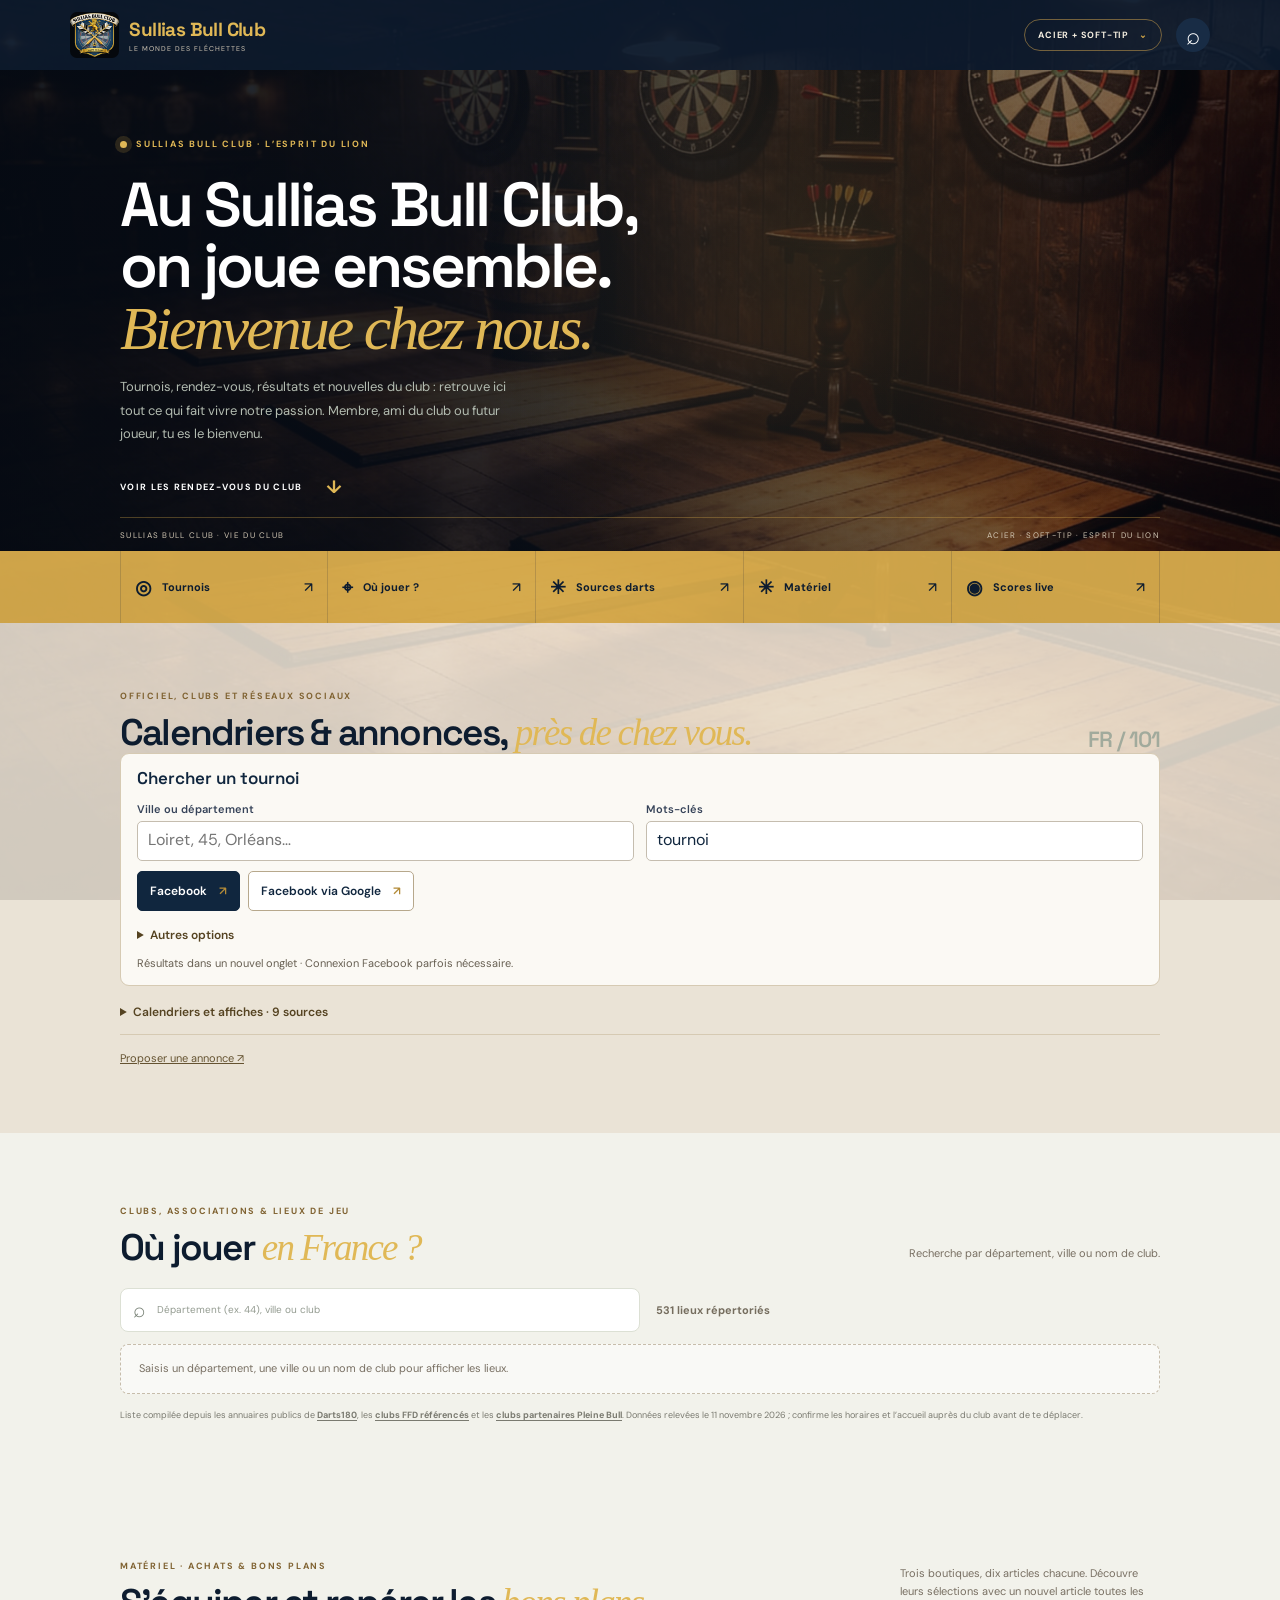
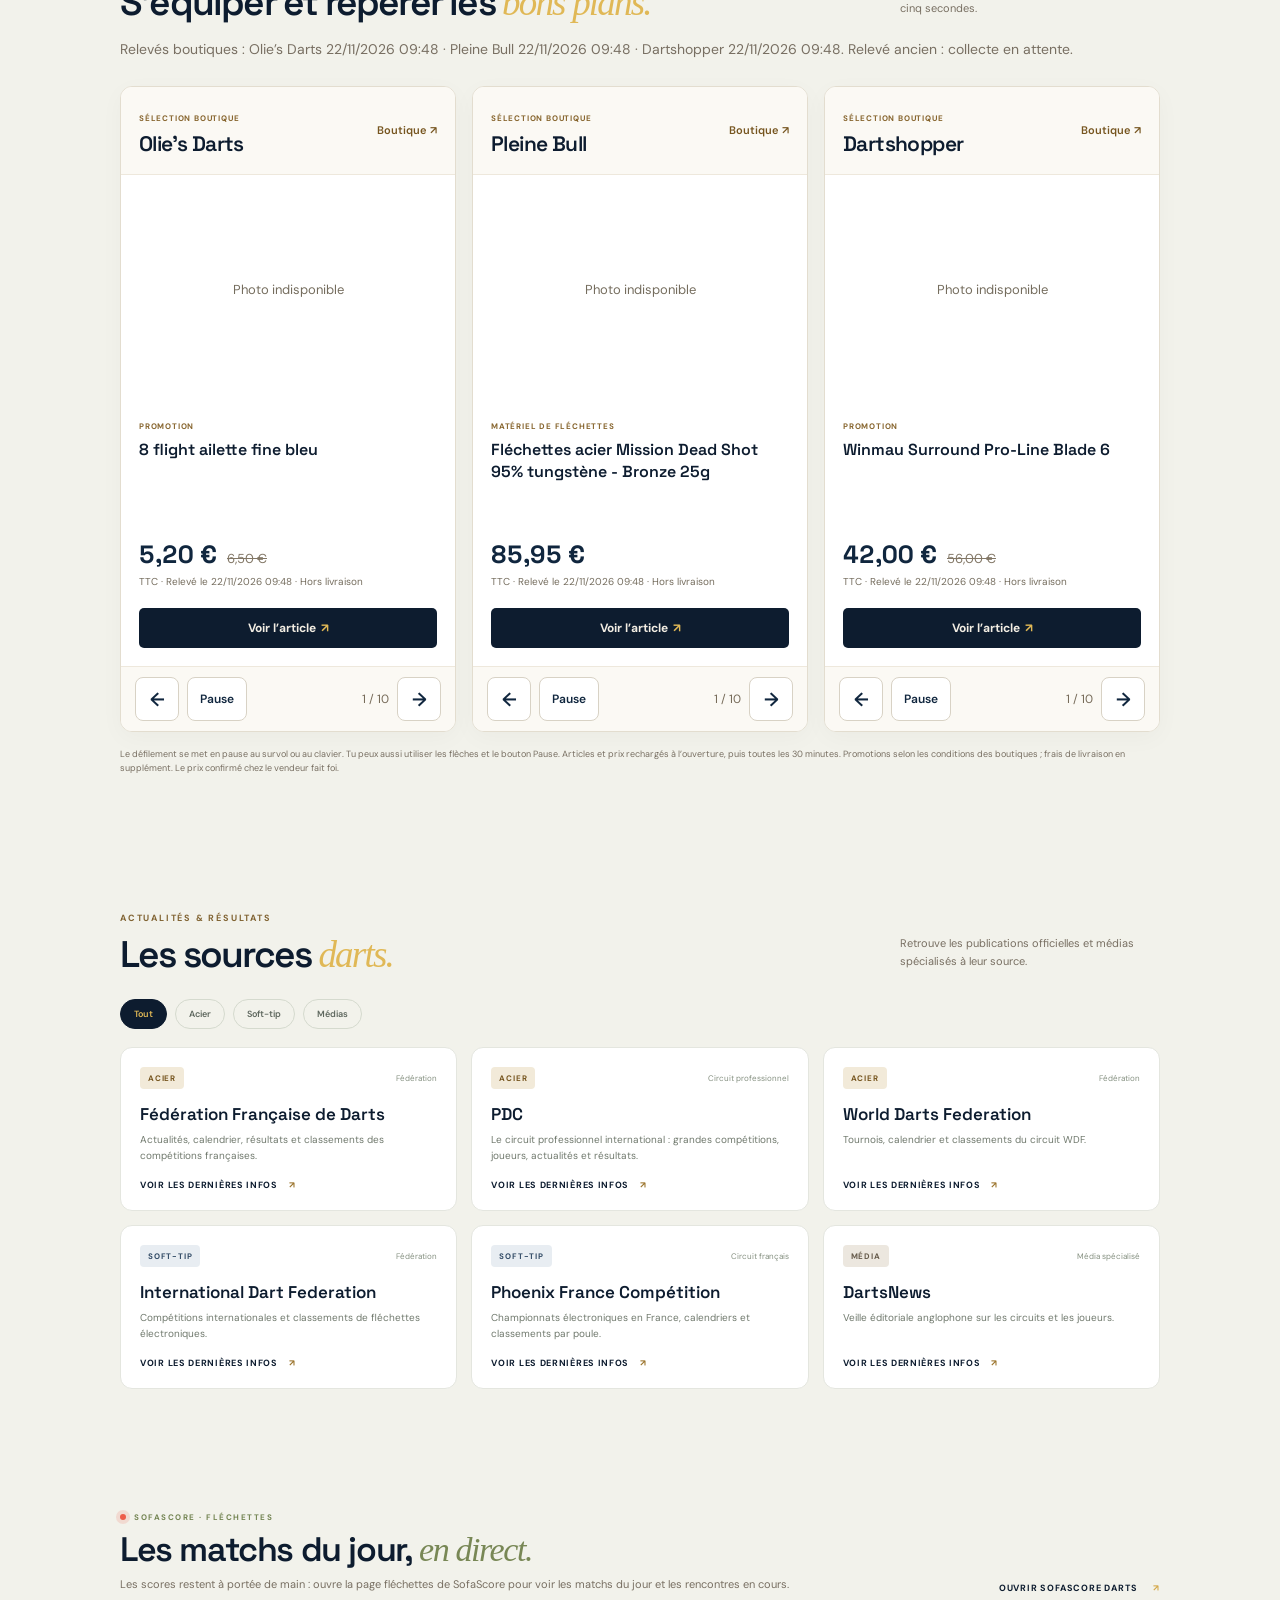
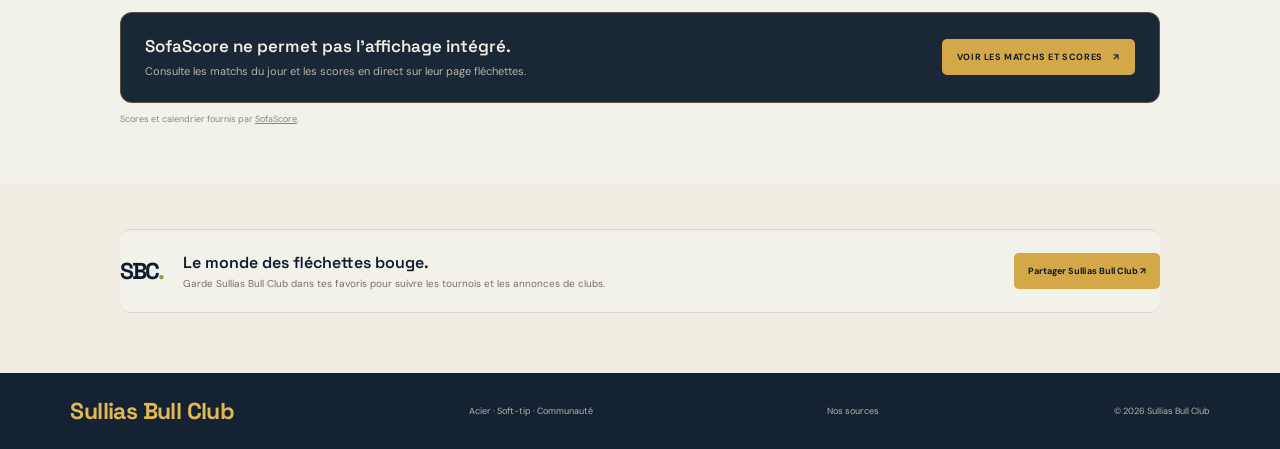
==== commit 9e81bd7c: "Add files via upload" ====
--- a/site/index.html
+++ b/site/index.html
@@ -91,8 +91,9 @@
 
     <section class="section product-section" id="materiel">
       <div class="section-top"><div><span class="section-kicker">MATÉRIEL · ACHATS & BONS PLANS</span><h2>S’équiper et repérer les <em>bons plans.</em></h2></div><p class="section-note">Trois boutiques, dix articles chacune. Découvre leurs sélections avec un nouvel article toutes les cinq secondes.</p></div>
+      <p class="product-note" id="product-refresh-status" role="status">Chargement du dernier relevé…</p>
       <div class="product-grid" id="product-grid"></div>
-      <p class="product-note">Le défilement se met en pause au survol ou au clavier. Tu peux aussi utiliser les flèches et le bouton Pause. Les prix affichés ont été relevés chez les vendeurs le 12 novembre 2026, hors livraison. Ils peuvent changer : le prix confirmé sur la boutique fait foi.</p>
+      <p class="product-note">Le défilement se met en pause au survol ou au clavier. Tu peux aussi utiliser les flèches et le bouton Pause. Articles et prix rechargés à l’ouverture, puis toutes les 30 minutes. Promotions selon les conditions des boutiques ; frais de livraison en supplément. Le prix confirmé chez le vendeur fait foi.</p>
     </section>
 
     <section class="section" id="actus">
@@ -127,6 +128,7 @@
   <div id="toast" role="status" aria-live="polite"></div>
   <script src="./products.js"></script>
   <script src="./product-carousel.js"></script>
+  <script src="./product-refresh.js"></script>
   <script src="./tournament-search.js"></script>
   <script src="./app.js"></script>
 </body>
--- a/site/styles.css
+++ b/site/styles.css
@@ -182,3 +182,8 @@
 #tournois #event-filters{display:flex;margin-bottom:14px;flex-wrap:wrap}
 .tournament-submit-link{display:inline-block;margin-top:8px;font-size:11px;color:#655331;text-decoration:underline;min-height:30px;line-height:30px}
 @media(max-width:600px){.tournament-search{padding:12px}.tournament-search-fields{gap:8px}.tournament-search-links a{font-size:11px;padding:8px 10px}.tournament-primary-links a{flex:1;gap:5px}}
+
+/* Conditions des remises panier, distinctes du prix de chaque article. */
+.shop-promotion{margin:0;padding:12px 18px;font-size:14px;line-height:1.5;background:rgba(240,190,40,.12);border-bottom:1px solid var(--line,rgba(255,255,255,.12))}
+.shop-promotion a{color:inherit;text-decoration:underline;text-underline-offset:3px}
+#product-refresh-status{margin-bottom:16px;font-size:14px}
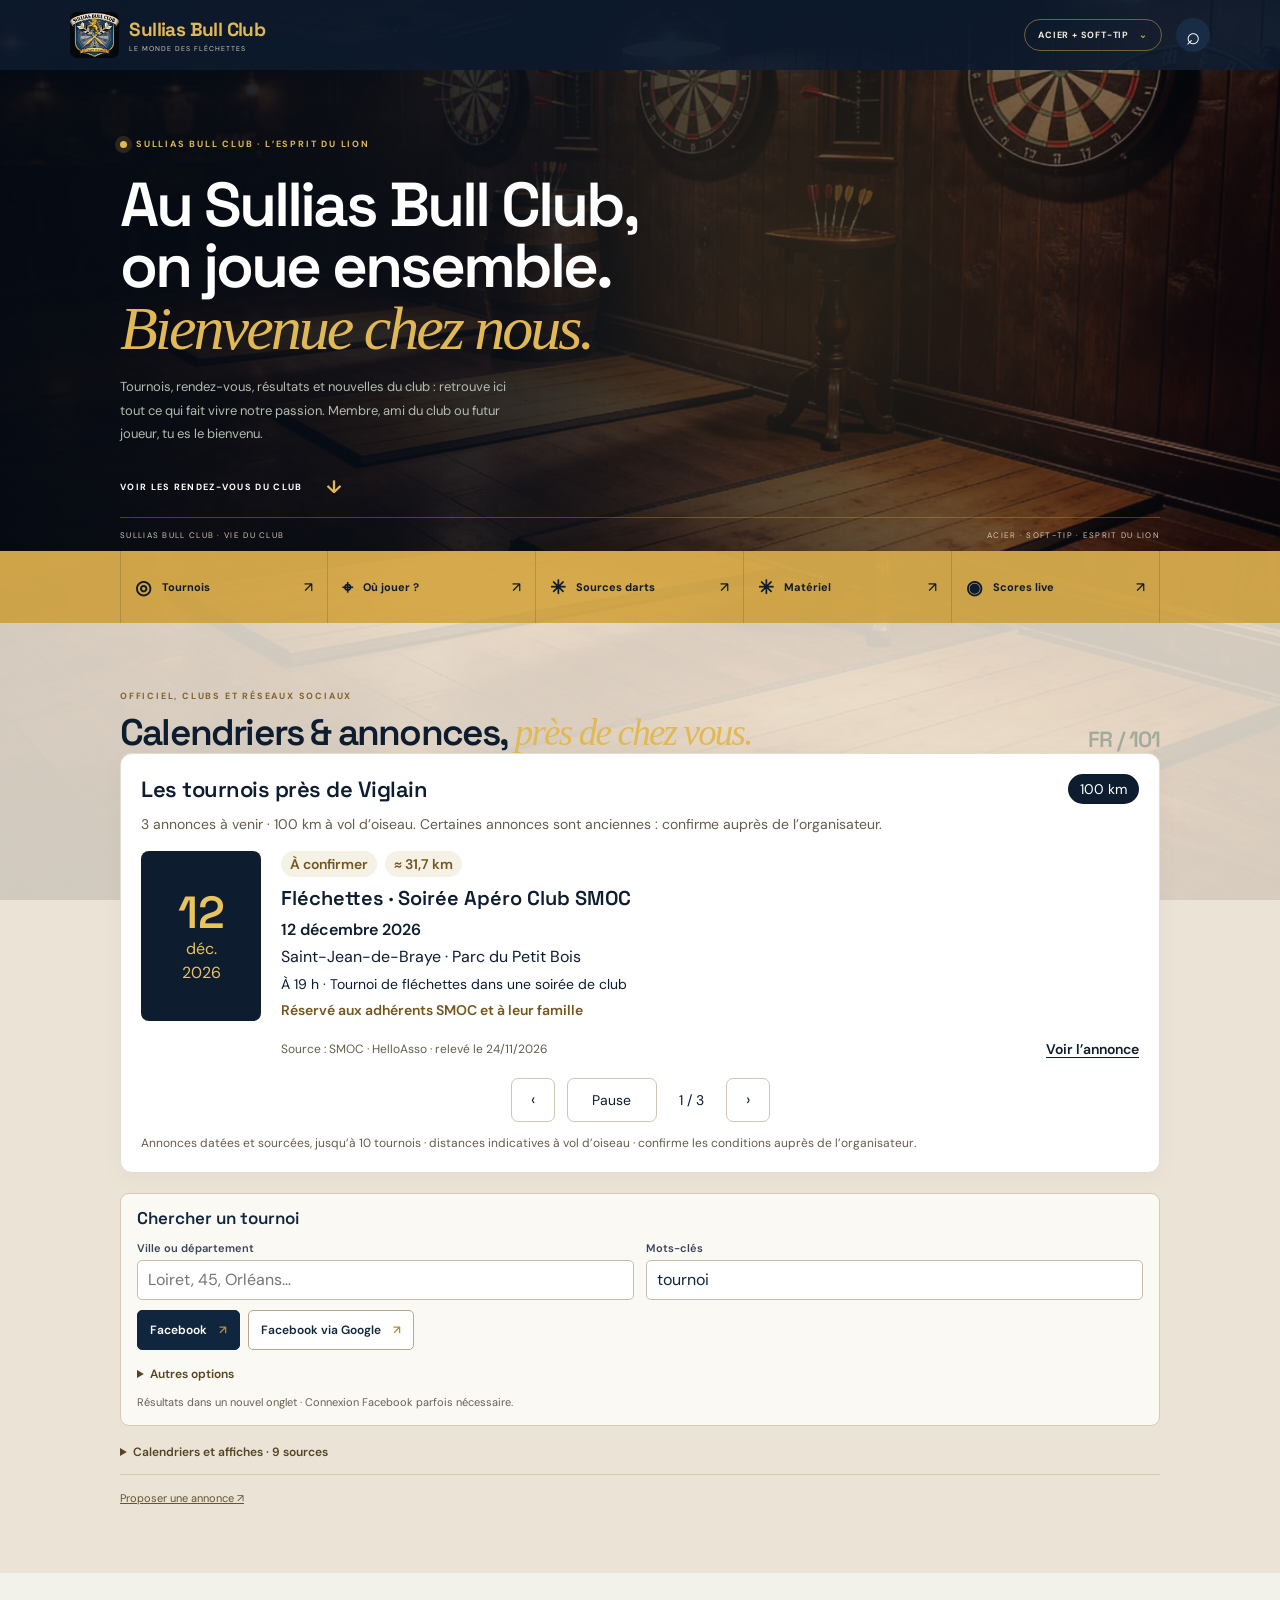
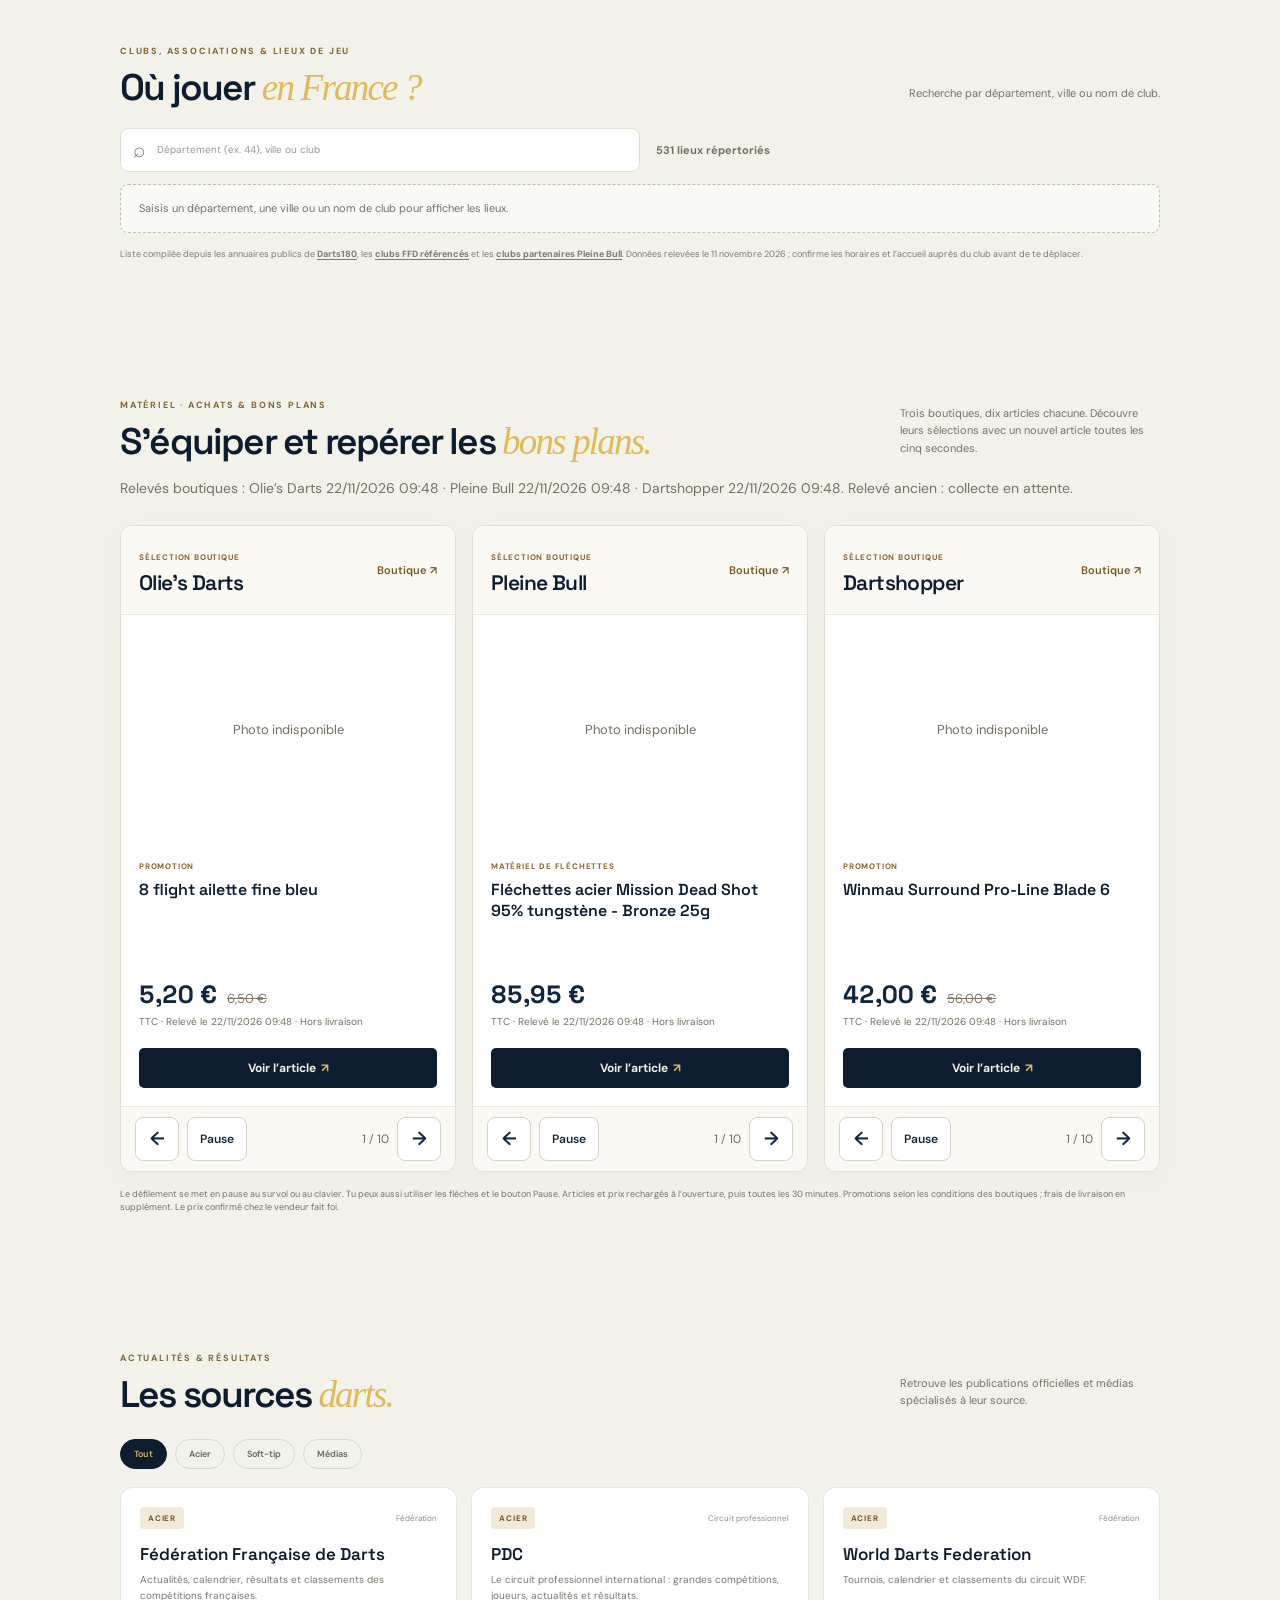
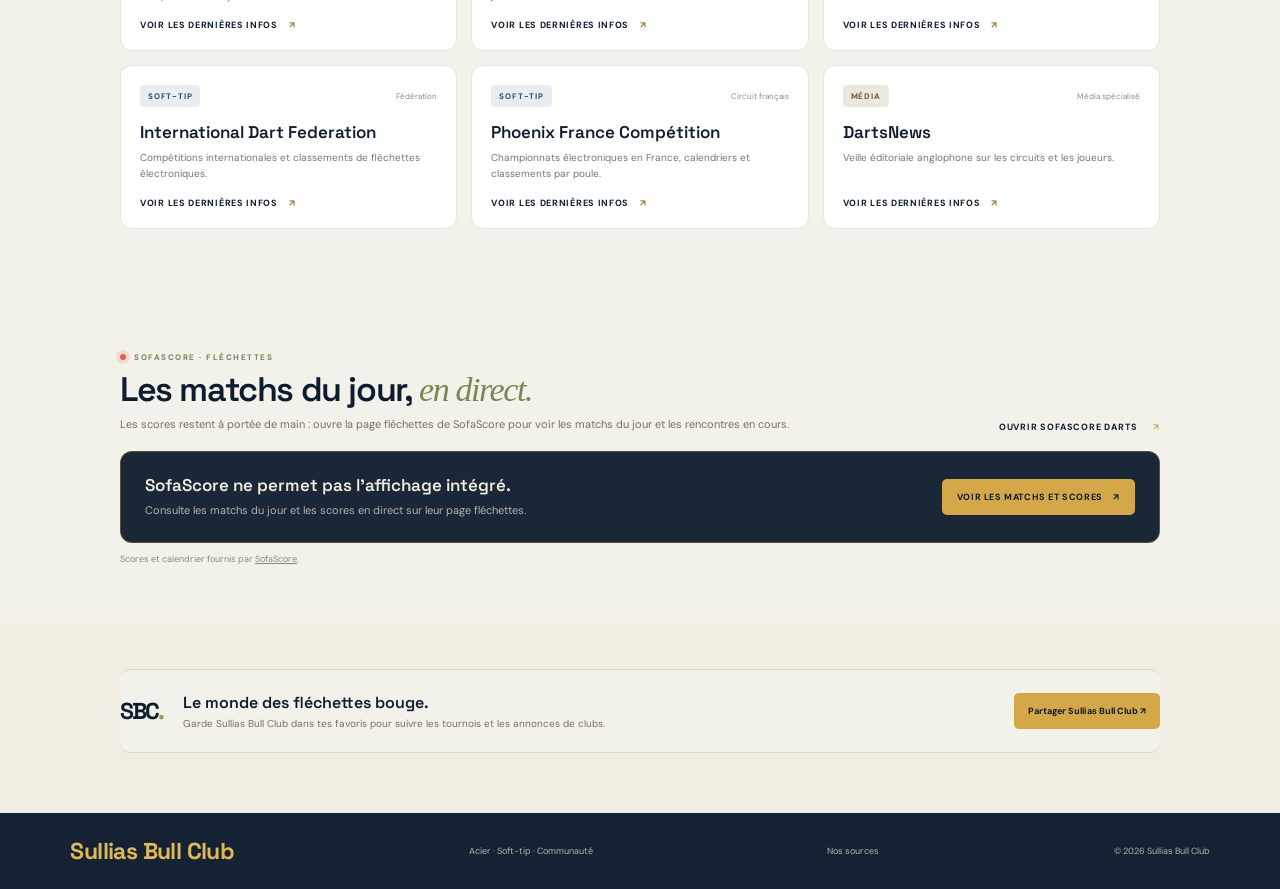
==== commit eeff3128: "Add files via upload" ====
--- a/site/index.html
+++ b/site/index.html
@@ -38,6 +38,18 @@
 
     <section class="event-section" id="tournois">
       <div class="section-top"><div><span class="section-kicker">OFFICIEL, CLUBS ET RÉSEAUX SOCIAUX</span><h2>Calendriers & annonces, <em>près de chez vous.</em></h2></div><span class="big-dept">FR / 101</span></div>
+      <section class="nearby-tournaments" id="nearby-tournaments" role="region" aria-roledescription="carrousel" aria-labelledby="nearby-title">
+        <div class="nearby-heading"><h3 id="nearby-title">Les tournois près de Viglain</h3><span class="nearby-radius">100 km</span></div>
+        <p class="nearby-status" data-nearby-status role="status">Chargement des annonces à venir…</p>
+        <div data-nearby-slides aria-live="off"></div>
+        <div class="nearby-controls" data-nearby-controls hidden>
+          <button type="button" data-nearby-previous aria-label="Tournoi précédent">‹</button>
+          <button type="button" data-nearby-pause aria-pressed="false">Pause</button>
+          <span data-nearby-count aria-label="Tournoi affiché"></span>
+          <button type="button" data-nearby-next aria-label="Tournoi suivant">›</button>
+        </div>
+        <p class="nearby-footnote">Annonces datées et sourcées, jusqu’à 10 tournois · distances indicatives à vol d’oiseau · confirme les conditions auprès de l’organisateur.</p>
+      </section>
       <div class="tournament-search" id="tournament-search">
         <h3>Chercher un tournoi</h3>
         <div class="tournament-search-fields">
@@ -130,6 +142,7 @@
   <script src="./product-carousel.js"></script>
   <script src="./product-refresh.js"></script>
   <script src="./tournament-search.js"></script>
+  <script src="./tournament-carousel.js"></script>
   <script src="./app.js"></script>
 </body>
 </html>
--- a/site/styles.css
+++ b/site/styles.css
@@ -187,3 +187,36 @@
 .shop-promotion{margin:0;padding:12px 18px;font-size:14px;line-height:1.5;background:rgba(240,190,40,.12);border-bottom:1px solid var(--line,rgba(255,255,255,.12))}
 .shop-promotion a{color:inherit;text-decoration:underline;text-underline-offset:3px}
 #product-refresh-status{margin-bottom:16px;font-size:14px}
+
+/* Tournois locaux : une annonce compacte, la recherche reste indépendante. */
+.nearby-tournaments{margin:0 0 20px;padding:20px;background:#fff;border:1px solid #e3ddcf;border-radius:12px;box-shadow:0 6px 24px #0d1c2f08}
+.nearby-heading{display:flex;align-items:center;justify-content:space-between;gap:12px}
+.nearby-heading h3{font:600 22px/1.2 var(--display);margin:0;color:#0d1c2f;letter-spacing:-.5px}
+.nearby-radius{background:#0d1c2f;color:#fff;border-radius:30px;padding:6px 12px;white-space:nowrap;font-size:14px}
+.nearby-status{font-size:14px;line-height:1.5;color:#655c4e;margin:10px 0 16px}
+.nearby-slide{display:grid;grid-template-columns:120px minmax(0,1fr);gap:20px;align-items:start;min-height:210px}
+.nearby-slide[hidden],.nearby-controls[hidden],.nearby-poster[hidden],.nearby-date-visual[hidden]{display:none}
+.nearby-visual{width:120px;min-height:165px;border-radius:8px;overflow:hidden;background:#f6f3eb}
+.nearby-poster{display:block;width:100%;height:170px;object-fit:contain}
+.nearby-date-visual{min-height:170px;display:flex;flex-direction:column;align-items:center;justify-content:center;gap:3px;background:#0d1c2f;color:#e9c35d}
+.nearby-date-visual span:first-child{font:600 45px/1 var(--display)}
+.nearby-date-visual span{font-size:16px}
+.nearby-content{min-width:0}
+.nearby-content h4{font:600 20px/1.3 var(--display);margin:8px 0;color:#0d1c2f;overflow-wrap:anywhere}
+.nearby-tags{display:flex;flex-wrap:wrap;gap:8px;align-items:center;font-size:14px;font-weight:600;color:#75551e}
+.nearby-tags span{padding:4px 9px;border-radius:20px;background:#f6f1e5}
+.nearby-date{margin:0 0 5px;font-size:16px;font-weight:600;color:#0d1c2f}
+.nearby-place{margin:0;font-size:16px;line-height:1.5;overflow-wrap:anywhere}
+.nearby-details,.nearby-access{margin:5px 0 0;font-size:14px;line-height:1.45;overflow-wrap:anywhere}
+.nearby-access{color:#75551e;font-weight:600}
+.nearby-source{display:flex;flex-wrap:wrap;justify-content:space-between;align-items:center;gap:10px;margin-top:12px}
+.nearby-source span{font-size:12px;line-height:1.5;color:#655c4e}
+.nearby-source a{font-size:14px;font-weight:600;color:#0d1c2f;text-decoration:underline;text-underline-offset:3px;padding:8px 0}
+.nearby-controls{display:flex;align-items:center;justify-content:center;gap:12px;margin-top:12px}
+.nearby-controls button{min-height:44px;min-width:44px;background:#fff;border:1px solid #cfc5b4;border-radius:7px;color:#0d1c2f;cursor:pointer;font-size:16px;padding:8px 12px}
+.nearby-controls [data-nearby-pause]{min-width:90px;font-size:14px}
+.nearby-controls span{font-size:14px;min-width:45px;text-align:center;font-variant-numeric:tabular-nums}
+.nearby-tournaments a:focus-visible,.nearby-controls button:focus-visible{outline:3px solid #b68c3b;outline-offset:3px}
+.nearby-footnote{font-size:12px;line-height:1.5;color:#655c4e;margin:12px 0 0}
+.nearby-empty{font-size:16px;line-height:1.5;margin:12px 0}
+@media(max-width:600px){.nearby-tournaments{padding:16px}.nearby-slide{grid-template-columns:76px minmax(0,1fr);gap:12px;min-height:240px}.nearby-visual{width:76px;min-height:110px}.nearby-poster{height:110px}.nearby-date-visual{min-height:110px}.nearby-date-visual span:first-child{font-size:32px}.nearby-heading h3{font-size:20px}.nearby-content h4{font-size:18px}.nearby-radius{font-size:14px}}
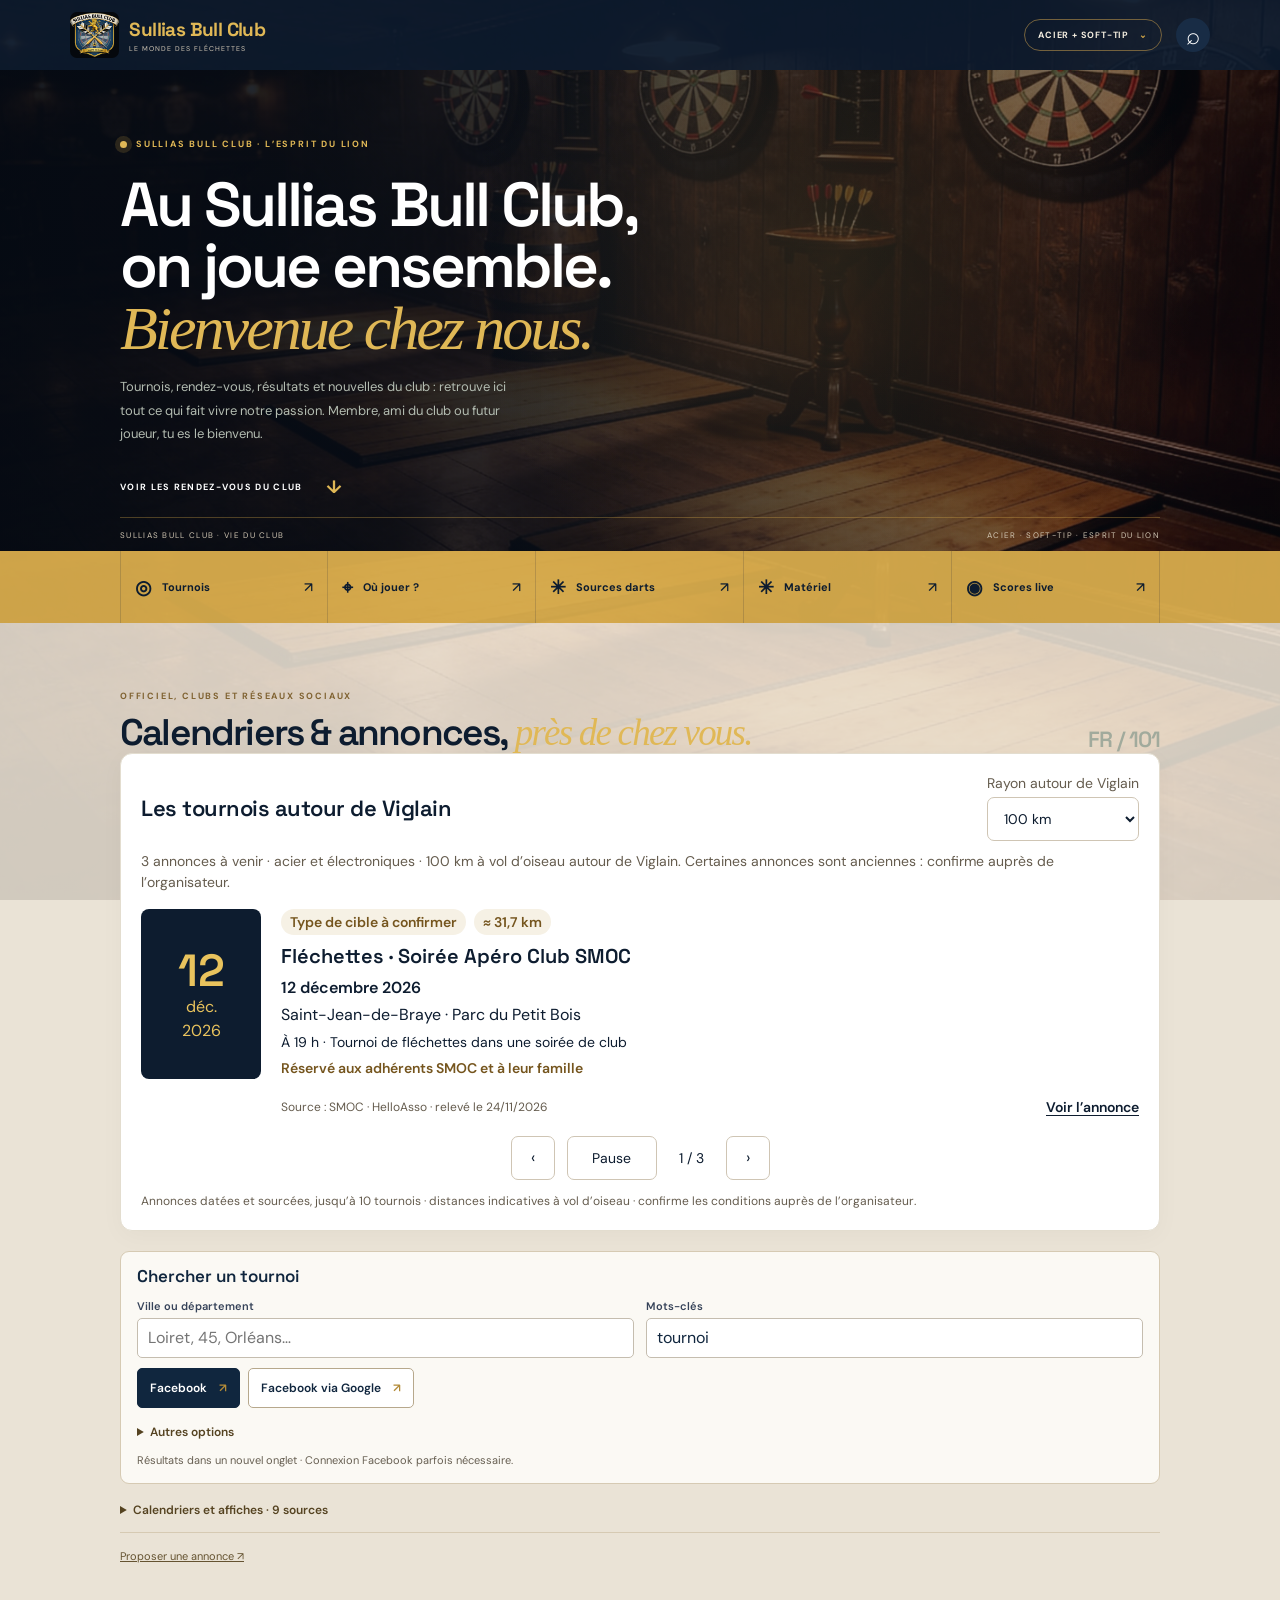
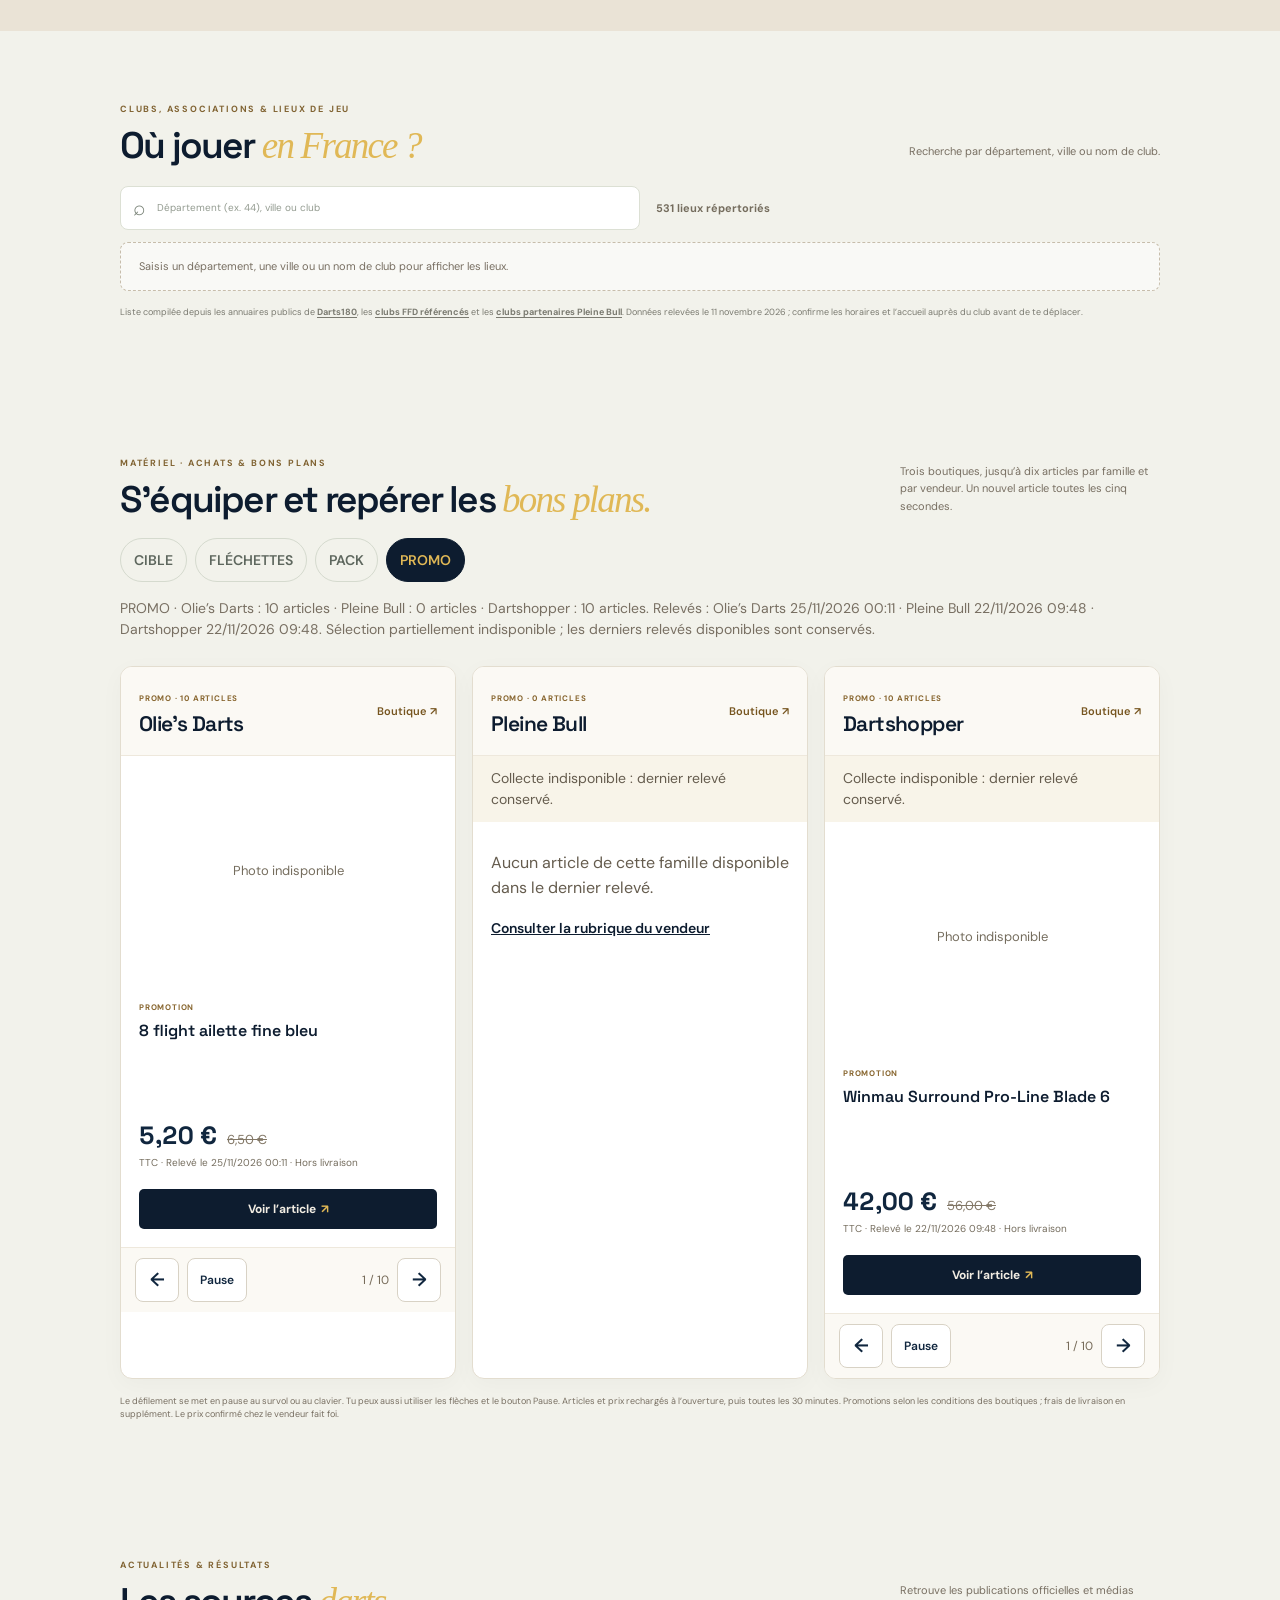
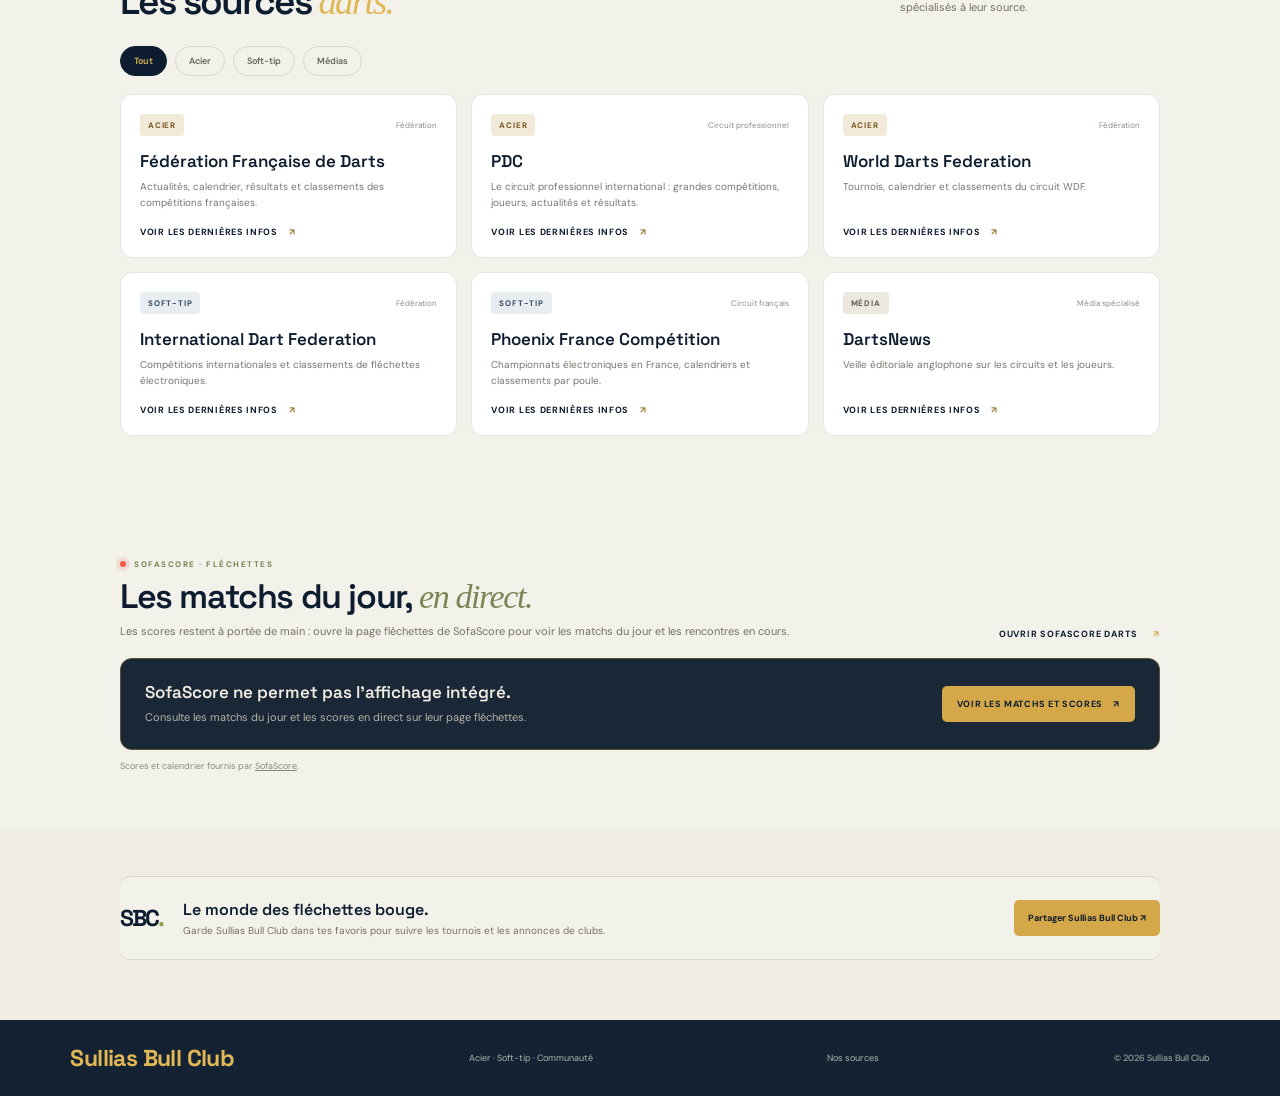
==== commit eab4ffb5: "Add files via upload" ====
--- a/site/index.html
+++ b/site/index.html
@@ -39,7 +39,10 @@
     <section class="event-section" id="tournois">
       <div class="section-top"><div><span class="section-kicker">OFFICIEL, CLUBS ET RÉSEAUX SOCIAUX</span><h2>Calendriers & annonces, <em>près de chez vous.</em></h2></div><span class="big-dept">FR / 101</span></div>
       <section class="nearby-tournaments" id="nearby-tournaments" role="region" aria-roledescription="carrousel" aria-labelledby="nearby-title">
-        <div class="nearby-heading"><h3 id="nearby-title">Les tournois près de Viglain</h3><span class="nearby-radius">100 km</span></div>
+        <div class="nearby-heading"><h3 id="nearby-title">Les tournois près de Viglain</h3><label class="nearby-range" for="nearby-radius">Rayon autour de Viglain
+          <select id="nearby-radius" data-nearby-radius>
+            <option value="50">50 km</option><option value="100" selected>100 km</option><option value="150">150 km</option><option value="200">200 km</option><option value="300">300 km</option><option value="500">500 km</option><option value="all">France entière</option>
+          </select></label></div>
         <p class="nearby-status" data-nearby-status role="status">Chargement des annonces à venir…</p>
         <div data-nearby-slides aria-live="off"></div>
         <div class="nearby-controls" data-nearby-controls hidden>
@@ -102,7 +105,10 @@
     </section>
 
     <section class="section product-section" id="materiel">
-      <div class="section-top"><div><span class="section-kicker">MATÉRIEL · ACHATS & BONS PLANS</span><h2>S’équiper et repérer les <em>bons plans.</em></h2></div><p class="section-note">Trois boutiques, dix articles chacune. Découvre leurs sélections avec un nouvel article toutes les cinq secondes.</p></div>
+      <div class="section-top"><div><span class="section-kicker">MATÉRIEL · ACHATS & BONS PLANS</span><h2>S’équiper et repérer les <em>bons plans.</em></h2></div><p class="section-note">Trois boutiques, jusqu’à dix articles par famille et par vendeur. Un nouvel article toutes les cinq secondes.</p></div>
+      <div class="filter-row product-families" id="product-family-filters" role="group" aria-label="Famille d’articles">
+        <button type="button" class="pill" data-product-family="cible" aria-pressed="false">CIBLE</button><button type="button" class="pill" data-product-family="flechettes" aria-pressed="false">FLÉCHETTES</button><button type="button" class="pill" data-product-family="pack" aria-pressed="false">PACK</button><button type="button" class="pill active" data-product-family="promo" aria-pressed="true">PROMO</button>
+      </div>
       <p class="product-note" id="product-refresh-status" role="status">Chargement du dernier relevé…</p>
       <div class="product-grid" id="product-grid"></div>
       <p class="product-note">Le défilement se met en pause au survol ou au clavier. Tu peux aussi utiliser les flèches et le bouton Pause. Articles et prix rechargés à l’ouverture, puis toutes les 30 minutes. Promotions selon les conditions des boutiques ; frais de livraison en supplément. Le prix confirmé chez le vendeur fait foi.</p>
--- a/site/styles.css
+++ b/site/styles.css
@@ -220,3 +220,14 @@
 .nearby-footnote{font-size:12px;line-height:1.5;color:#655c4e;margin:12px 0 0}
 .nearby-empty{font-size:16px;line-height:1.5;margin:12px 0}
 @media(max-width:600px){.nearby-tournaments{padding:16px}.nearby-slide{grid-template-columns:76px minmax(0,1fr);gap:12px;min-height:240px}.nearby-visual{width:76px;min-height:110px}.nearby-poster{height:110px}.nearby-date-visual{min-height:110px}.nearby-date-visual span:first-child{font-size:32px}.nearby-heading h3{font-size:20px}.nearby-content h4{font-size:18px}.nearby-radius{font-size:14px}}
+
+.nearby-range{display:flex;flex-direction:column;gap:5px;font-size:14px;color:#655c4e;flex-shrink:0}
+.nearby-range select{min-height:44px;max-width:100%;border:1px solid #cfc5b4;border-radius:7px;background:#fff;color:#0d1c2f;padding:8px 12px;font:inherit;cursor:pointer}
+.nearby-range select:focus-visible,.product-families button:focus-visible{outline:3px solid #b68c3b;outline-offset:3px}
+.product-families{margin:18px 0 12px;flex-wrap:wrap}
+.product-families button{min-height:44px;font-size:14px}
+.product-family-empty{margin:0;min-height:280px;padding:28px 18px;font-size:16px;line-height:1.6;color:#655c4e}
+.product-family-empty a{display:block;margin-top:16px;font-size:14px;font-weight:600;text-decoration:underline;color:#0d1c2f}
+.product-category-note{font-size:14px;line-height:1.5;margin:0;padding:12px 18px;background:#f8f4e9;color:#655c4e}
+.carousel-controls[hidden]{display:none}
+@media(max-width:600px){.nearby-heading{align-items:flex-start;flex-wrap:wrap}.nearby-range{width:100%}.nearby-range select{width:100%}.product-families{gap:8px}.product-families button{flex:1 1 auto}}
